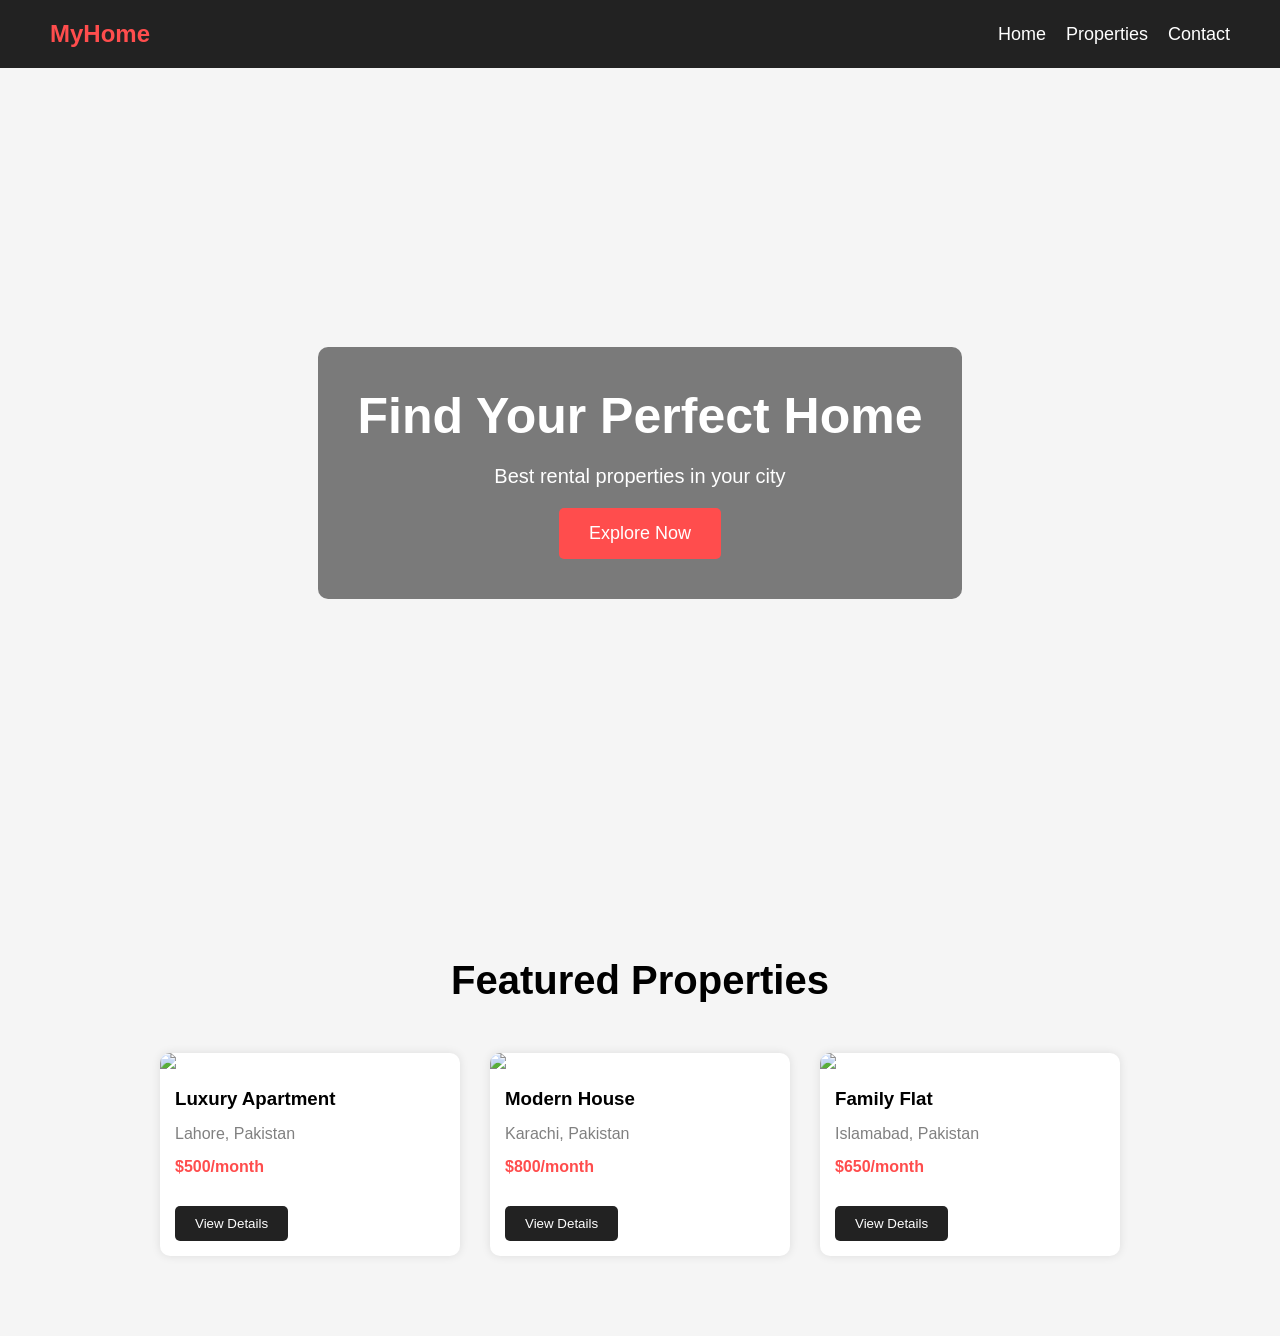
==== index.html @ e4700199 "Initial commit" ====
<!DOCTYPE html>
<html lang="en">

<head>
    <meta charset="UTF-8">

    <meta name="viewport"
          content="width=device-width, initial-scale=1.0">

    <title>Rental Property Finder</title>

    <link rel="stylesheet"
          href="style.css">
</head>

<body>

    <!-- NAVBAR -->

    <nav class="navbar">

        <h1 class="logo">MyHome</h1>

        <ul class="nav-links">

            <li><a href="#">Home</a></li>

            <li><a href="#">Properties</a></li>

            <li><a href="#">Contact</a></li>

        </ul>

    </nav>



    <!-- HERO SECTION -->

    <section class="hero">

        <div class="hero-content">

            <h1>Find Your Perfect Home</h1>

            <p>Best rental properties in your city</p>

            <button>Explore Now</button>

        </div>

    </section>



    <!-- PROPERTY CARDS -->

    <section class="properties">

        <h2 class="section-title">
            Featured Properties
        </h2>

        <div class="card-container">


            <!-- CARD 1 -->

            <div class="card">

                <img src="https://picsum.photos/300/200?1">

                <h3>Luxury Apartment</h3>

                <p>Lahore, Pakistan</p>

                <h4>$500/month</h4>

                <button>View Details</button>

            </div>



            <!-- CARD 2 -->

            <div class="card">

                <img src="https://picsum.photos/300/200?2">

                <h3>Modern House</h3>

                <p>Karachi, Pakistan</p>

                <h4>$800/month</h4>

                <button>View Details</button>

            </div>



            <!-- CARD 3 -->

            <div class="card">

                <img src="https://picsum.photos/300/200?3">

                <h3>Family Flat</h3>

                <p>Islamabad, Pakistan</p>

                <h4>$650/month</h4>

                <button>View Details</button>

            </div>

        </div>

    </section>



    <script src="script.js"></script>

</body>

</html>
---- style.css ----
/* RESET */

*{
    margin:0;
    padding:0;
    box-sizing:border-box;
}



/* BODY */

body{
    font-family:Arial, sans-serif;
    background:#f5f5f5;
}



/* NAVBAR */

.navbar{
    background:#222;

    color:white;

    display:flex;

    justify-content:space-between;

    align-items:center;

    padding:20px 50px;
}



.logo{
    color:#ff4d4d;
}



.nav-links{
    display:flex;

    list-style:none;

    gap:20px;
}



.nav-links a{
    text-decoration:none;

    color:white;

    font-size:18px;
}



/* HERO SECTION */

.hero{
    height:90vh;

    background:url("https://picsum.photos/1600/900");

    background-size:cover;

    background-position:center;

    display:flex;

    justify-content:center;

    align-items:center;

    text-align:center;
}



.hero-content{
    background:rgba(0,0,0,0.5);

    padding:40px;

    border-radius:10px;

    color:white;
}



.hero-content h1{
    font-size:50px;

    margin-bottom:20px;
}



.hero-content p{
    font-size:20px;

    margin-bottom:20px;
}



.hero-content button{
    padding:15px 30px;

    border:none;

    background:#ff4d4d;

    color:white;

    font-size:18px;

    cursor:pointer;

    border-radius:5px;
}



/* PROPERTIES SECTION */

.properties{
    padding:80px 10%;
}



.section-title{
    text-align:center;

    font-size:40px;

    margin-bottom:50px;
}



/* CARD CONTAINER */

.card-container{
    display:flex;

    justify-content:center;

    gap:30px;

    flex-wrap:wrap;
}



/* CARD */

.card{
    width:300px;

    background:white;

    border-radius:10px;

    overflow:hidden;

    box-shadow:0 0 10px rgba(0,0,0,0.1);

    transition:0.3s;
}



/* HOVER EFFECT */

.card:hover{
    transform:translateY(-10px);
}



.card img{
    width:100%;
}



.card h3{
    margin:15px;
}



.card p{
    margin:15px;

    color:gray;
}



.card h4{
    margin:15px;

    color:#ff4d4d;
}



.card button{
    margin:15px;

    padding:10px 20px;

    border:none;

    background:#222;

    color:white;

    cursor:pointer;

    border-radius:5px;
}



/* RESPONSIVE */

@media(max-width:768px){

    .navbar{
        flex-direction:column;

        gap:20px;
    }

    .hero-content h1{
        font-size:35px;
    }

}
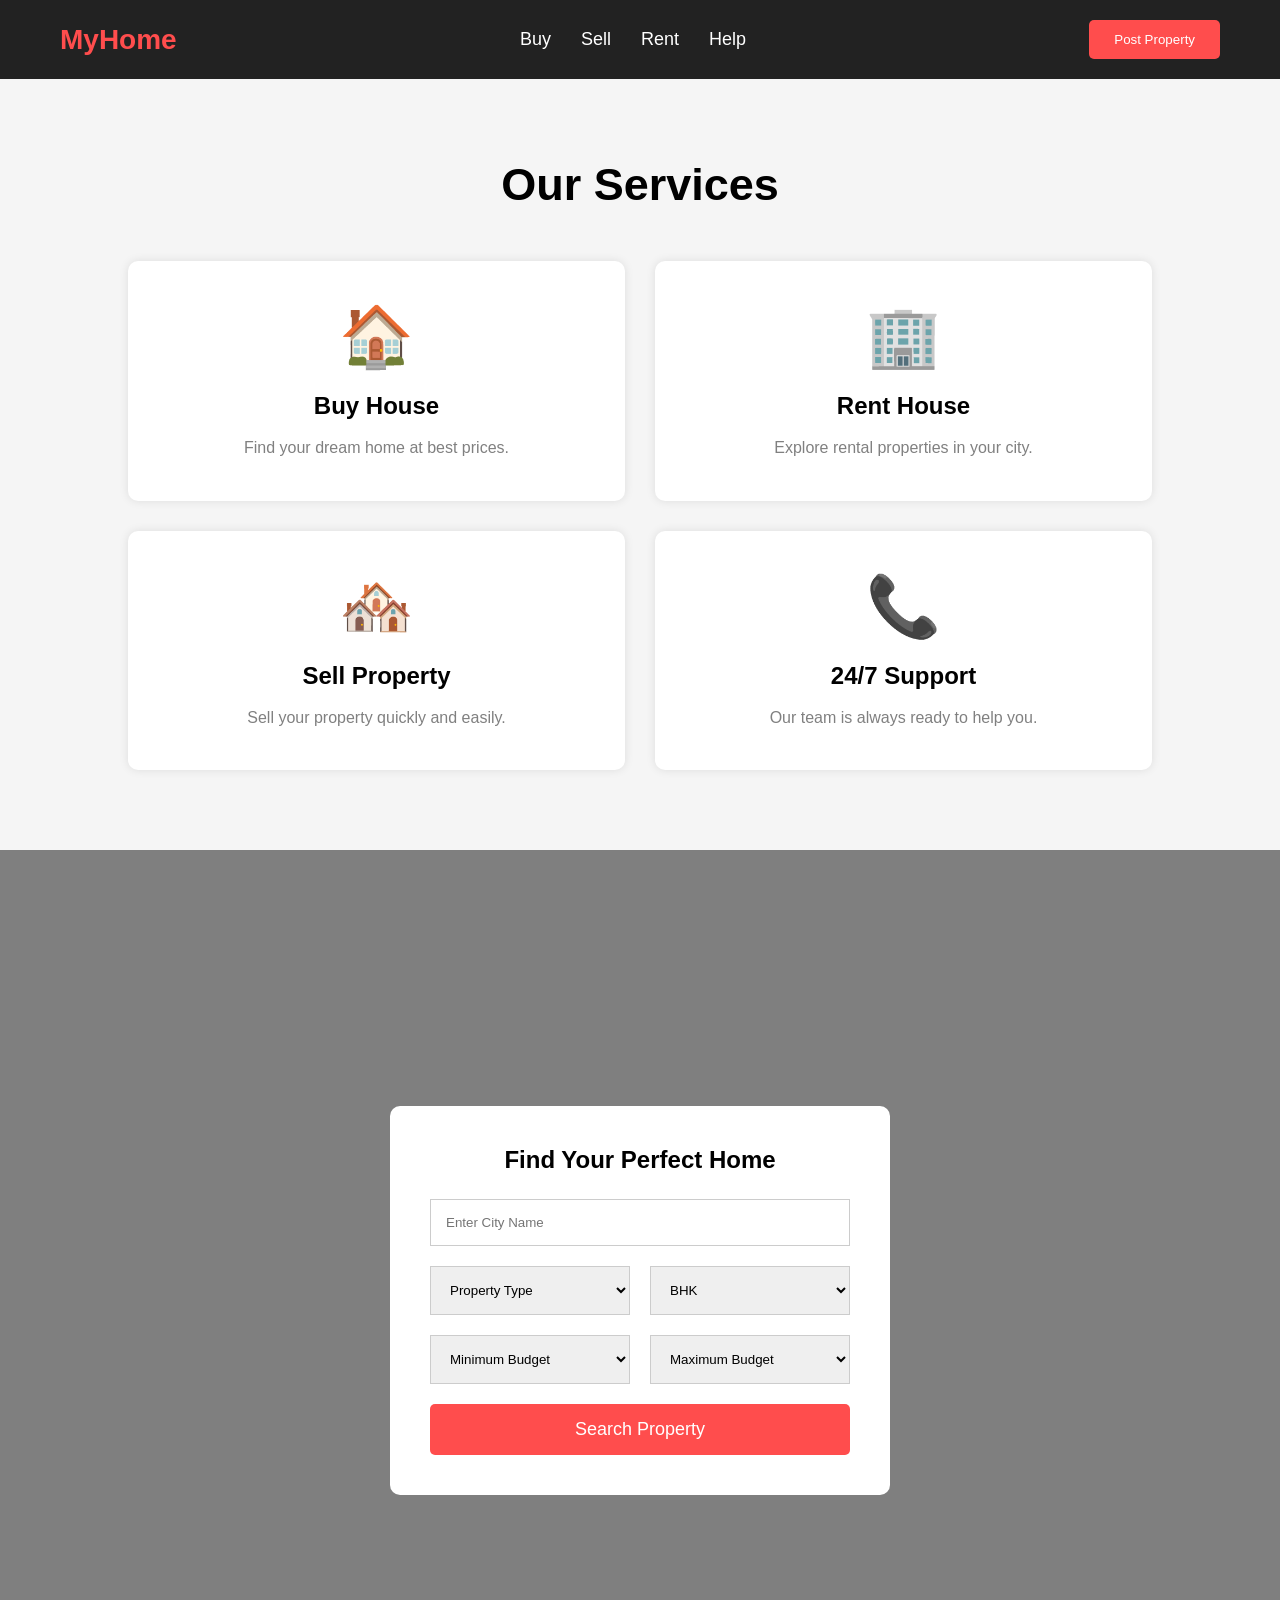
==== commit 3750eb3e: "some changes do" ====
--- a/index.html
+++ b/index.html
@@ -17,112 +17,209 @@
 
     <!-- NAVBAR -->
 
-    <nav class="navbar">
-
-        <h1 class="logo">MyHome</h1>
-
-        <ul class="nav-links">
-
-            <li><a href="#">Home</a></li>
-
-            <li><a href="#">Properties</a></li>
-
-            <li><a href="#">Contact</a></li>
-
-        </ul>
-
-    </nav>
-
-
-
-    <!-- HERO SECTION -->
-
-    <section class="hero">
-
-        <div class="hero-content">
+<nav class="navbar">
+
+    <div class="logo">
+        MyHome
+    </div>
+
+
+    <ul class="nav-links">
+
+        <li><a href="#">Buy</a></li>
+
+        <li><a href="#">Sell</a></li>
+
+        <li><a href="#">Rent</a></li>
+
+        <li><a href="#">Help</a></li>
+
+    </ul>
+
+
+    <button class="post-btn">
+        Post Property
+    </button>
+
+</nav>
+
+
+
+
+
+<!-- HERO SECTION -->
+ <!-- SERVICES SECTION -->
+
+<section class="services">
+
+    <h1 class="services-title">
+        Our Services
+    </h1>
+
+
+    <div class="services-container">
+
+
+        <!-- CARD 1 -->
+
+        <div class="service-card">
+
+            <div class="icon">
+                🏠
+            </div>
+
+            <h2>Buy House</h2>
+
+            <p>
+                Find your dream home at best prices.
+            </p>
+
+        </div>
+
+
+
+        <!-- CARD 2 -->
+
+        <div class="service-card">
+
+            <div class="icon">
+                🏢
+            </div>
+
+            <h2>Rent House</h2>
+
+            <p>
+                Explore rental properties in your city.
+            </p>
+
+        </div>
+
+
+
+        <!-- CARD 3 -->
+
+        <div class="service-card">
+
+            <div class="icon">
+                🏘️
+            </div>
+
+            <h2>Sell Property</h2>
+
+            <p>
+                Sell your property quickly and easily.
+            </p>
+
+        </div>
+
+
+
+        <!-- CARD 4 -->
+
+        <div class="service-card">
+
+            <div class="icon">
+                📞
+            </div>
+
+            <h2>24/7 Support</h2>
+
+            <p>
+                Our team is always ready to help you.
+            </p>
+
+        </div>
+
+
+    </div>
+
+</section>
+
+<section class="hero">
+
+    <div class="overlay">
+
+        <div class="search-box">
 
             <h1>Find Your Perfect Home</h1>
 
-            <p>Best rental properties in your city</p>
-
-            <button>Explore Now</button>
-
-        </div>
-
-    </section>
-
-
-
-    <!-- PROPERTY CARDS -->
-
-    <section class="properties">
-
-        <h2 class="section-title">
-            Featured Properties
-        </h2>
-
-        <div class="card-container">
-
-
-            <!-- CARD 1 -->
-
-            <div class="card">
-
-                <img src="https://picsum.photos/300/200?1">
-
-                <h3>Luxury Apartment</h3>
-
-                <p>Lahore, Pakistan</p>
-
-                <h4>$500/month</h4>
-
-                <button>View Details</button>
-
-            </div>
-
-
-
-            <!-- CARD 2 -->
-
-            <div class="card">
-
-                <img src="https://picsum.photos/300/200?2">
-
-                <h3>Modern House</h3>
-
-                <p>Karachi, Pakistan</p>
-
-                <h4>$800/month</h4>
-
-                <button>View Details</button>
-
-            </div>
-
-
-
-            <!-- CARD 3 -->
-
-            <div class="card">
-
-                <img src="https://picsum.photos/300/200?3">
-
-                <h3>Family Flat</h3>
-
-                <p>Islamabad, Pakistan</p>
-
-                <h4>$650/month</h4>
-
-                <button>View Details</button>
-
-            </div>
-
-        </div>
-
-    </section>
-
-
-
-    <script src="script.js"></script>
+
+            <input type="text"
+                   placeholder="Enter City Name">
+
+
+            <div class="form-group">
+
+                <select>
+
+                    <option>Property Type</option>
+
+                    <option>Flat</option>
+
+                    <option>House</option>
+
+                    <option>Apartment</option>
+
+                </select>
+
+
+                <select>
+
+                    <option>BHK</option>
+
+                    <option>1 BHK</option>
+
+                    <option>2 BHK</option>
+
+                    <option>3 BHK</option>
+
+                </select>
+
+            </div>
+
+
+
+            <div class="form-group">
+
+                <select>
+
+                    <option>Minimum Budget</option>
+
+                    <option>$100</option>
+
+                    <option>$500</option>
+
+                    <option>$1000</option>
+
+                </select>
+
+
+
+                <select>
+
+                    <option>Maximum Budget</option>
+
+                    <option>$5000</option>
+
+                    <option>$10000</option>
+
+                    <option>$20000</option>
+
+                </select>
+
+            </div>
+
+
+
+            <button class="search-btn">
+                Search Property
+            </button>
+
+        </div>
+
+    </div>
+
+</section>
 
 </body>
 
--- a/style.css
+++ b/style.css
@@ -12,7 +12,6 @@
 
 body{
     font-family:Arial, sans-serif;
-    background:#f5f5f5;
 }
 
 
@@ -22,209 +21,177 @@
 .navbar{
     background:#222;
 
-    color:white;
-
     display:flex;
 
     justify-content:space-between;
 
     align-items:center;
 
-    padding:20px 50px;
-}
-
-
+    padding:20px 60px;
+}
+
+
+
+/* LOGO */
 
 .logo{
     color:#ff4d4d;
-}
-
-
+
+    font-size:28px;
+
+    font-weight:bold;
+}
+
+
+
+/* NAV LINKS */
 
 .nav-links{
     display:flex;
 
     list-style:none;
 
+    gap:30px;
+}
+
+
+
+.nav-links a{
+    color:white;
+
+    text-decoration:none;
+
+    font-size:18px;
+}
+
+
+
+/* BUTTON */
+
+.post-btn{
+    padding:12px 25px;
+
+    border:none;
+
+    background:#ff4d4d;
+
+    color:white;
+
+    cursor:pointer;
+
+    border-radius:5px;
+}
+
+
+
+/* HERO SECTION */
+
+.hero{
+    height:100vh;
+
+    background:url("https://picsum.photos/1600/900");
+
+    background-size:cover;
+
+    background-position:center;
+}
+
+
+
+/* OVERLAY */
+
+.overlay{
+    width:100%;
+
+    height:100%;
+
+    background:rgba(0,0,0,0.5);
+
+    display:flex;
+
+    justify-content:center;
+
+    align-items:center;
+}
+
+
+
+/* SEARCH BOX */
+
+.search-box{
+    width:500px;
+
+    background:white;
+
+    padding:40px;
+
+    border-radius:10px;
+}
+
+
+
+/* TITLE */
+
+.search-box h1{
+    text-align:center;
+
+    margin-bottom:25px;
+}
+
+
+
+/* INPUT */
+
+.search-box input{
+    width:100%;
+
+    padding:15px;
+
+    margin-bottom:20px;
+
+    border:1px solid #ccc;
+}
+
+
+
+/* FORM GROUP */
+
+.form-group{
+    display:flex;
+
     gap:20px;
-}
-
-
-
-.nav-links a{
-    text-decoration:none;
+
+    margin-bottom:20px;
+}
+
+
+
+/* SELECT */
+
+.form-group select{
+    width:100%;
+
+    padding:15px;
+
+    border:1px solid #ccc;
+}
+
+
+
+/* SEARCH BUTTON */
+
+.search-btn{
+    width:100%;
+
+    padding:15px;
+
+    border:none;
+
+    background:#ff4d4d;
 
     color:white;
 
     font-size:18px;
-}
-
-
-
-/* HERO SECTION */
-
-.hero{
-    height:90vh;
-
-    background:url("https://picsum.photos/1600/900");
-
-    background-size:cover;
-
-    background-position:center;
-
-    display:flex;
-
-    justify-content:center;
-
-    align-items:center;
-
-    text-align:center;
-}
-
-
-
-.hero-content{
-    background:rgba(0,0,0,0.5);
-
-    padding:40px;
-
-    border-radius:10px;
-
-    color:white;
-}
-
-
-
-.hero-content h1{
-    font-size:50px;
-
-    margin-bottom:20px;
-}
-
-
-
-.hero-content p{
-    font-size:20px;
-
-    margin-bottom:20px;
-}
-
-
-
-.hero-content button{
-    padding:15px 30px;
-
-    border:none;
-
-    background:#ff4d4d;
-
-    color:white;
-
-    font-size:18px;
-
-    cursor:pointer;
-
-    border-radius:5px;
-}
-
-
-
-/* PROPERTIES SECTION */
-
-.properties{
-    padding:80px 10%;
-}
-
-
-
-.section-title{
-    text-align:center;
-
-    font-size:40px;
-
-    margin-bottom:50px;
-}
-
-
-
-/* CARD CONTAINER */
-
-.card-container{
-    display:flex;
-
-    justify-content:center;
-
-    gap:30px;
-
-    flex-wrap:wrap;
-}
-
-
-
-/* CARD */
-
-.card{
-    width:300px;
-
-    background:white;
-
-    border-radius:10px;
-
-    overflow:hidden;
-
-    box-shadow:0 0 10px rgba(0,0,0,0.1);
-
-    transition:0.3s;
-}
-
-
-
-/* HOVER EFFECT */
-
-.card:hover{
-    transform:translateY(-10px);
-}
-
-
-
-.card img{
-    width:100%;
-}
-
-
-
-.card h3{
-    margin:15px;
-}
-
-
-
-.card p{
-    margin:15px;
-
-    color:gray;
-}
-
-
-
-.card h4{
-    margin:15px;
-
-    color:#ff4d4d;
-}
-
-
-
-.card button{
-    margin:15px;
-
-    padding:10px 20px;
-
-    border:none;
-
-    background:#222;
-
-    color:white;
 
     cursor:pointer;
 
@@ -243,8 +210,115 @@
         gap:20px;
     }
 
-    .hero-content h1{
-        font-size:35px;
+    .nav-links{
+        flex-direction:column;
+
+        text-align:center;
     }
 
+    .search-box{
+        width:90%;
+    }
+
+    .form-group{
+        flex-direction:column;
+    }
+    .services-container{
+    grid-template-columns:1fr;
+}
+
+}
+/* SERVICES SECTION */
+
+.services{
+    padding:80px 10%;
+
+    background:#f5f5f5;
+}
+
+
+
+/* TITLE */
+
+.services-title{
+    text-align:center;
+
+    font-size:45px;
+
+    margin-bottom:50px;
+}
+
+
+
+/* GRID CONTAINER */
+
+.services-container{
+
+    display:grid;
+
+    grid-template-columns:
+    repeat(2, 1fr);
+
+    gap:30px;
+}
+
+
+
+/* CARD */
+
+.service-card{
+
+    background:white;
+
+    padding:40px;
+
+    text-align:center;
+
+    border-radius:10px;
+
+    box-shadow:0 0 10px rgba(0,0,0,0.1);
+
+    transition:0.3s;
+}
+
+
+
+/* HOVER EFFECT */
+
+.service-card:hover{
+
+    transform:translateY(-10px);
+
+    box-shadow:0 10px 20px rgba(0,0,0,0.2);
+}
+
+
+
+/* ICON */
+
+.icon{
+
+    font-size:60px;
+
+    margin-bottom:20px;
+}
+
+
+
+/* HEADING */
+
+.service-card h2{
+
+    margin-bottom:15px;
+}
+
+
+
+/* PARAGRAPH */
+
+.service-card p{
+
+    color:gray;
+
+    line-height:1.6;
 }
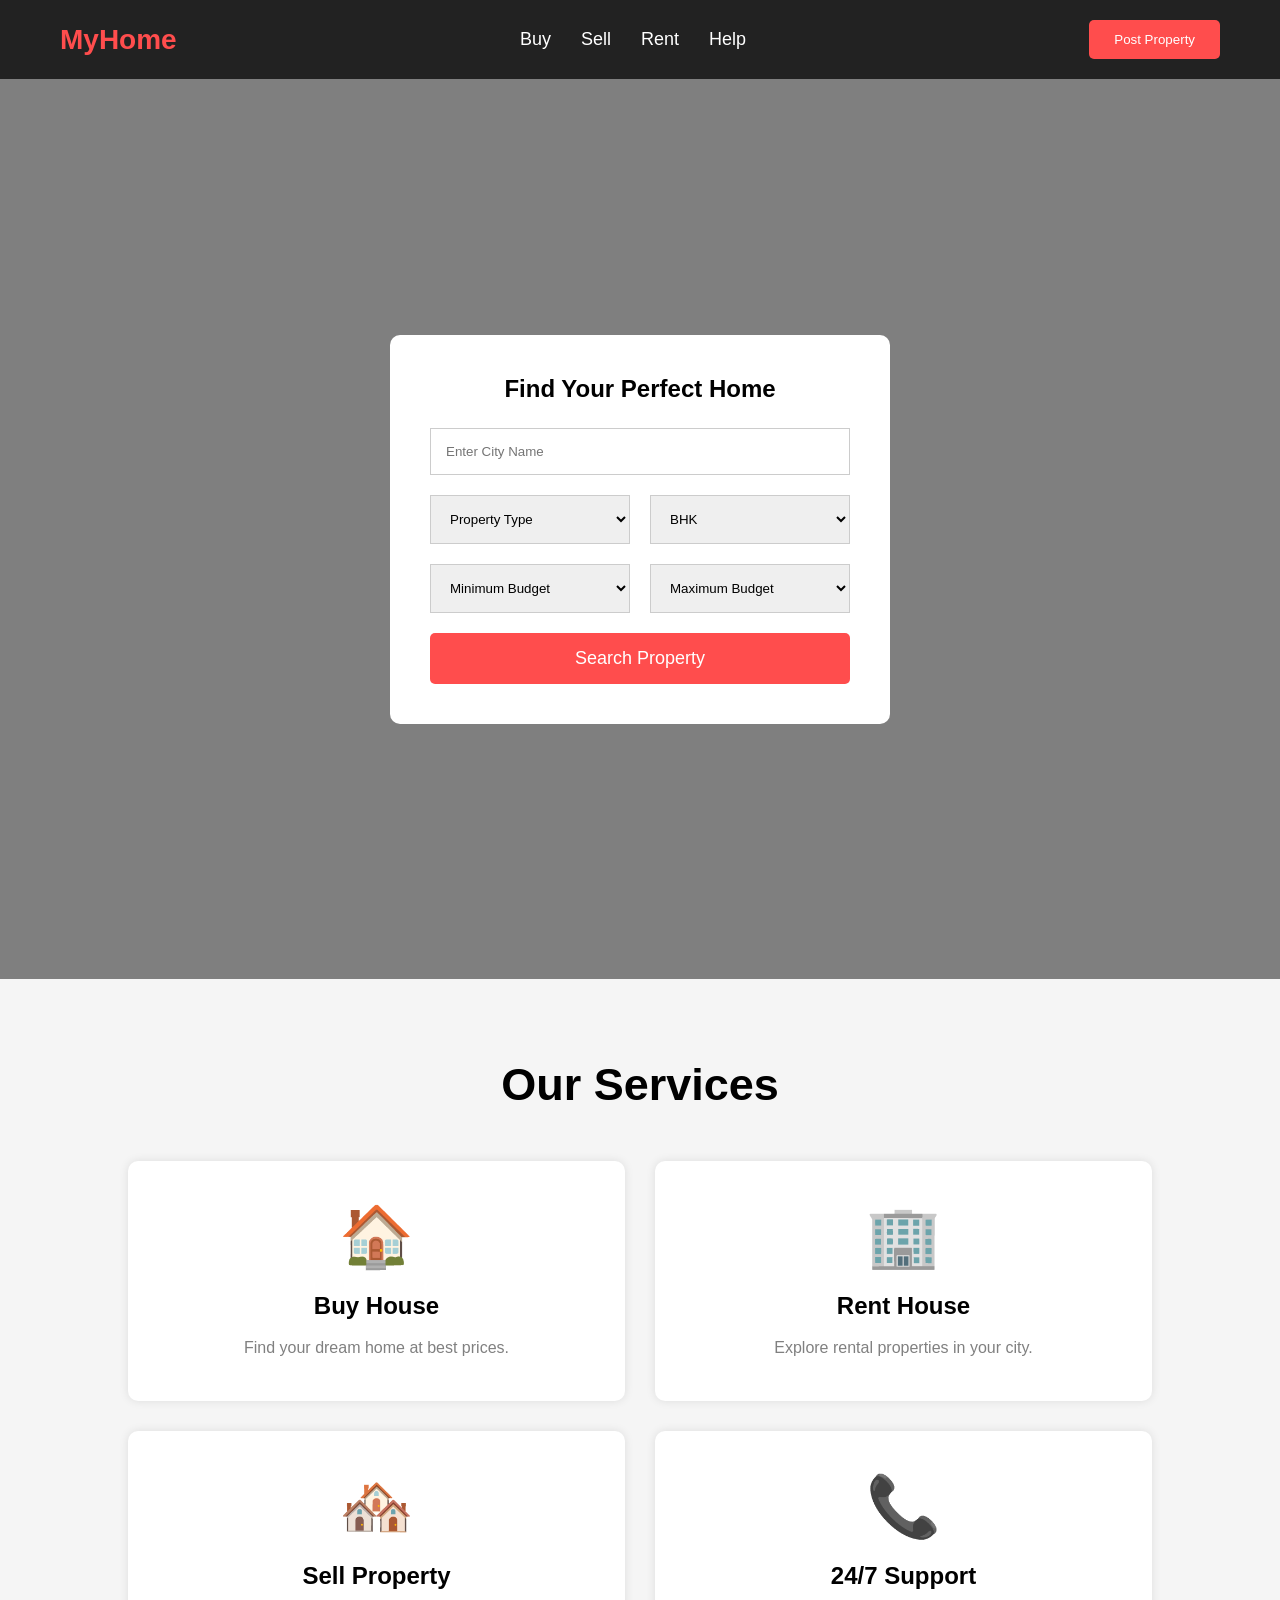
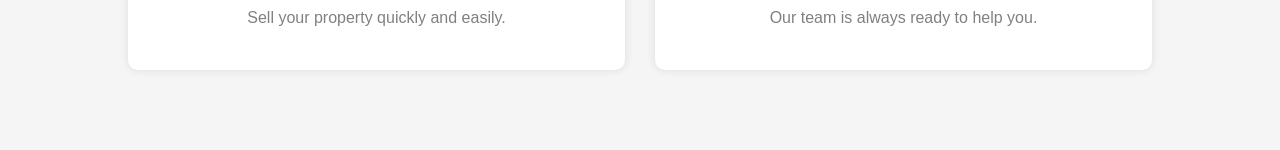
==== commit e0dec72d: "First commit" ====
--- a/index.html
+++ b/index.html
@@ -2,6 +2,7 @@
 <html lang="en">
 
 <head>
+
     <meta charset="UTF-8">
 
     <meta name="viewport"
@@ -11,215 +12,223 @@
 
     <link rel="stylesheet"
           href="style.css">
+
 </head>
 
 <body>
 
     <!-- NAVBAR -->
 
-<nav class="navbar">
-
-    <div class="logo">
-        MyHome
-    </div>
-
-
-    <ul class="nav-links">
-
-        <li><a href="#">Buy</a></li>
-
-        <li><a href="#">Sell</a></li>
-
-        <li><a href="#">Rent</a></li>
-
-        <li><a href="#">Help</a></li>
-
-    </ul>
-
-
-    <button class="post-btn">
-        Post Property
-    </button>
-
-</nav>
-
-
-
-
-
-<!-- HERO SECTION -->
- <!-- SERVICES SECTION -->
-
-<section class="services">
-
-    <h1 class="services-title">
-        Our Services
-    </h1>
-
-
-    <div class="services-container">
-
-
-        <!-- CARD 1 -->
-
-        <div class="service-card">
-
-            <div class="icon">
-                🏠
-            </div>
-
-            <h2>Buy House</h2>
-
-            <p>
-                Find your dream home at best prices.
-            </p>
-
+    <nav class="navbar">
+
+        <div class="logo">
+            MyHome
         </div>
 
 
-
-        <!-- CARD 2 -->
-
-        <div class="service-card">
-
-            <div class="icon">
-                🏢
-            </div>
-
-            <h2>Rent House</h2>
-
-            <p>
-                Explore rental properties in your city.
-            </p>
+        <ul class="nav-links">
+
+            <li><a href="#">Buy</a></li>
+
+            <li><a href="#">Sell</a></li>
+
+            <li><a href="#">Rent</a></li>
+
+            <li><a href="#">Help</a></li>
+
+        </ul>
+
+
+        <button class="post-btn">
+            Post Property
+        </button>
+
+    </nav>
+
+
+
+
+    <!-- HERO SECTION -->
+
+    <section class="hero">
+
+        <div class="overlay">
+
+            <div class="search-box">
+
+                <h1>Find Your Perfect Home</h1>
+
+
+                <input type="text"
+                       placeholder="Enter City Name">
+
+
+                <div class="form-group">
+
+                    <select>
+
+                        <option>Property Type</option>
+
+                        <option>Flat</option>
+
+                        <option>House</option>
+
+                        <option>Apartment</option>
+
+                    </select>
+
+
+                    <select>
+
+                        <option>BHK</option>
+
+                        <option>1 BHK</option>
+
+                        <option>2 BHK</option>
+
+                        <option>3 BHK</option>
+
+                    </select>
+
+                </div>
+
+
+
+                <div class="form-group">
+
+                    <select>
+
+                        <option>Minimum Budget</option>
+
+                        <option>$100</option>
+
+                        <option>$500</option>
+
+                        <option>$1000</option>
+
+                    </select>
+
+
+
+                    <select>
+
+                        <option>Maximum Budget</option>
+
+                        <option>$5000</option>
+
+                        <option>$10000</option>
+
+                        <option>$20000</option>
+
+                    </select>
+
+                </div>
+
+
+
+                <button class="search-btn">
+                    Search Property
+                </button>
+
+            </div>
 
         </div>
 
-
-
-        <!-- CARD 3 -->
-
-        <div class="service-card">
-
-            <div class="icon">
-                🏘️
-            </div>
-
-            <h2>Sell Property</h2>
-
-            <p>
-                Sell your property quickly and easily.
-            </p>
+    </section>
+
+
+
+
+
+    <!-- SERVICES SECTION -->
+
+    <section class="services">
+
+        <h1 class="services-title">
+            Our Services
+        </h1>
+
+
+        <div class="services-container">
+
+
+            <!-- CARD 1 -->
+
+            <div class="service-card">
+
+                <div class="icon">
+                    🏠
+                </div>
+
+                <h2>Buy House</h2>
+
+                <p>
+                    Find your dream home at best prices.
+                </p>
+
+            </div>
+
+
+
+            <!-- CARD 2 -->
+
+            <div class="service-card">
+
+                <div class="icon">
+                    🏢
+                </div>
+
+                <h2>Rent House</h2>
+
+                <p>
+                    Explore rental properties in your city.
+                </p>
+
+            </div>
+
+
+
+            <!-- CARD 3 -->
+
+            <div class="service-card">
+
+                <div class="icon">
+                    🏘️
+                </div>
+
+                <h2>Sell Property</h2>
+
+                <p>
+                    Sell your property quickly and easily.
+                </p>
+
+            </div>
+
+
+
+            <!-- CARD 4 -->
+
+            <div class="service-card">
+
+                <div class="icon">
+                    📞
+                </div>
+
+                <h2>24/7 Support</h2>
+
+                <p>
+                    Our team is always ready to help you.
+                </p>
+
+            </div>
 
         </div>
 
-
-
-        <!-- CARD 4 -->
-
-        <div class="service-card">
-
-            <div class="icon">
-                📞
-            </div>
-
-            <h2>24/7 Support</h2>
-
-            <p>
-                Our team is always ready to help you.
-            </p>
-
-        </div>
-
-
-    </div>
-
-</section>
-
-<section class="hero">
-
-    <div class="overlay">
-
-        <div class="search-box">
-
-            <h1>Find Your Perfect Home</h1>
-
-
-            <input type="text"
-                   placeholder="Enter City Name">
-
-
-            <div class="form-group">
-
-                <select>
-
-                    <option>Property Type</option>
-
-                    <option>Flat</option>
-
-                    <option>House</option>
-
-                    <option>Apartment</option>
-
-                </select>
-
-
-                <select>
-
-                    <option>BHK</option>
-
-                    <option>1 BHK</option>
-
-                    <option>2 BHK</option>
-
-                    <option>3 BHK</option>
-
-                </select>
-
-            </div>
-
-
-
-            <div class="form-group">
-
-                <select>
-
-                    <option>Minimum Budget</option>
-
-                    <option>$100</option>
-
-                    <option>$500</option>
-
-                    <option>$1000</option>
-
-                </select>
-
-
-
-                <select>
-
-                    <option>Maximum Budget</option>
-
-                    <option>$5000</option>
-
-                    <option>$10000</option>
-
-                    <option>$20000</option>
-
-                </select>
-
-            </div>
-
-
-
-            <button class="search-btn">
-                Search Property
-            </button>
-
-        </div>
-
-    </div>
-
-</section>
+    </section>
+
+
+
+    <script src="script.js"></script>
 
 </body>
 
--- a/style.css
+++ b/style.css
@@ -19,6 +19,7 @@
 /* NAVBAR */
 
 .navbar{
+
     background:#222;
 
     display:flex;
@@ -35,6 +36,7 @@
 /* LOGO */
 
 .logo{
+
     color:#ff4d4d;
 
     font-size:28px;
@@ -47,6 +49,7 @@
 /* NAV LINKS */
 
 .nav-links{
+
     display:flex;
 
     list-style:none;
@@ -57,6 +60,7 @@
 
 
 .nav-links a{
+
     color:white;
 
     text-decoration:none;
@@ -69,6 +73,7 @@
 /* BUTTON */
 
 .post-btn{
+
     padding:12px 25px;
 
     border:none;
@@ -87,6 +92,7 @@
 /* HERO SECTION */
 
 .hero{
+
     height:100vh;
 
     background:url("https://picsum.photos/1600/900");
@@ -101,6 +107,7 @@
 /* OVERLAY */
 
 .overlay{
+
     width:100%;
 
     height:100%;
@@ -119,6 +126,7 @@
 /* SEARCH BOX */
 
 .search-box{
+
     width:500px;
 
     background:white;
@@ -133,6 +141,7 @@
 /* TITLE */
 
 .search-box h1{
+
     text-align:center;
 
     margin-bottom:25px;
@@ -143,6 +152,7 @@
 /* INPUT */
 
 .search-box input{
+
     width:100%;
 
     padding:15px;
@@ -157,6 +167,7 @@
 /* FORM GROUP */
 
 .form-group{
+
     display:flex;
 
     gap:20px;
@@ -169,6 +180,7 @@
 /* SELECT */
 
 .form-group select{
+
     width:100%;
 
     padding:15px;
@@ -181,6 +193,7 @@
 /* SEARCH BUTTON */
 
 .search-btn{
+
     width:100%;
 
     padding:15px;
@@ -200,125 +213,135 @@
 
 
 
+/* SERVICES SECTION */
+
+.services{
+
+    padding:80px 10%;
+
+    background:#f5f5f5;
+}
+
+
+
+/* TITLE */
+
+.services-title{
+
+    text-align:center;
+
+    font-size:45px;
+
+    margin-bottom:50px;
+}
+
+
+
+/* GRID CONTAINER */
+
+.services-container{
+
+    display:grid;
+
+    grid-template-columns:repeat(2, 1fr);
+
+    gap:30px;
+}
+
+
+
+/* CARD */
+
+.service-card{
+
+    background:white;
+
+    padding:40px;
+
+    text-align:center;
+
+    border-radius:10px;
+
+    box-shadow:0 0 10px rgba(0,0,0,0.1);
+
+    transition:0.3s;
+}
+
+
+
+/* HOVER EFFECT */
+
+.service-card:hover{
+
+    transform:translateY(-10px);
+
+    box-shadow:0 10px 20px rgba(0,0,0,0.2);
+}
+
+
+
+/* ICON */
+
+.icon{
+
+    font-size:60px;
+
+    margin-bottom:20px;
+}
+
+
+
+/* HEADING */
+
+.service-card h2{
+
+    margin-bottom:15px;
+}
+
+
+
+/* PARAGRAPH */
+
+.service-card p{
+
+    color:gray;
+
+    line-height:1.6;
+}
+
+
+
 /* RESPONSIVE */
 
 @media(max-width:768px){
 
     .navbar{
+
         flex-direction:column;
 
         gap:20px;
     }
 
     .nav-links{
+
         flex-direction:column;
 
         text-align:center;
     }
 
     .search-box{
+
         width:90%;
     }
 
     .form-group{
+
         flex-direction:column;
     }
+
     .services-container{
-    grid-template-columns:1fr;
-}
-
-}
-/* SERVICES SECTION */
-
-.services{
-    padding:80px 10%;
-
-    background:#f5f5f5;
-}
-
-
-
-/* TITLE */
-
-.services-title{
-    text-align:center;
-
-    font-size:45px;
-
-    margin-bottom:50px;
-}
-
-
-
-/* GRID CONTAINER */
-
-.services-container{
-
-    display:grid;
-
-    grid-template-columns:
-    repeat(2, 1fr);
-
-    gap:30px;
-}
-
-
-
-/* CARD */
-
-.service-card{
-
-    background:white;
-
-    padding:40px;
-
-    text-align:center;
-
-    border-radius:10px;
-
-    box-shadow:0 0 10px rgba(0,0,0,0.1);
-
-    transition:0.3s;
-}
-
-
-
-/* HOVER EFFECT */
-
-.service-card:hover{
-
-    transform:translateY(-10px);
-
-    box-shadow:0 10px 20px rgba(0,0,0,0.2);
-}
-
-
-
-/* ICON */
-
-.icon{
-
-    font-size:60px;
-
-    margin-bottom:20px;
-}
-
-
-
-/* HEADING */
-
-.service-card h2{
-
-    margin-bottom:15px;
-}
-
-
-
-/* PARAGRAPH */
-
-.service-card p{
-
-    color:gray;
-
-    line-height:1.6;
+
+        grid-template-columns:1fr;
+    }
+
 }
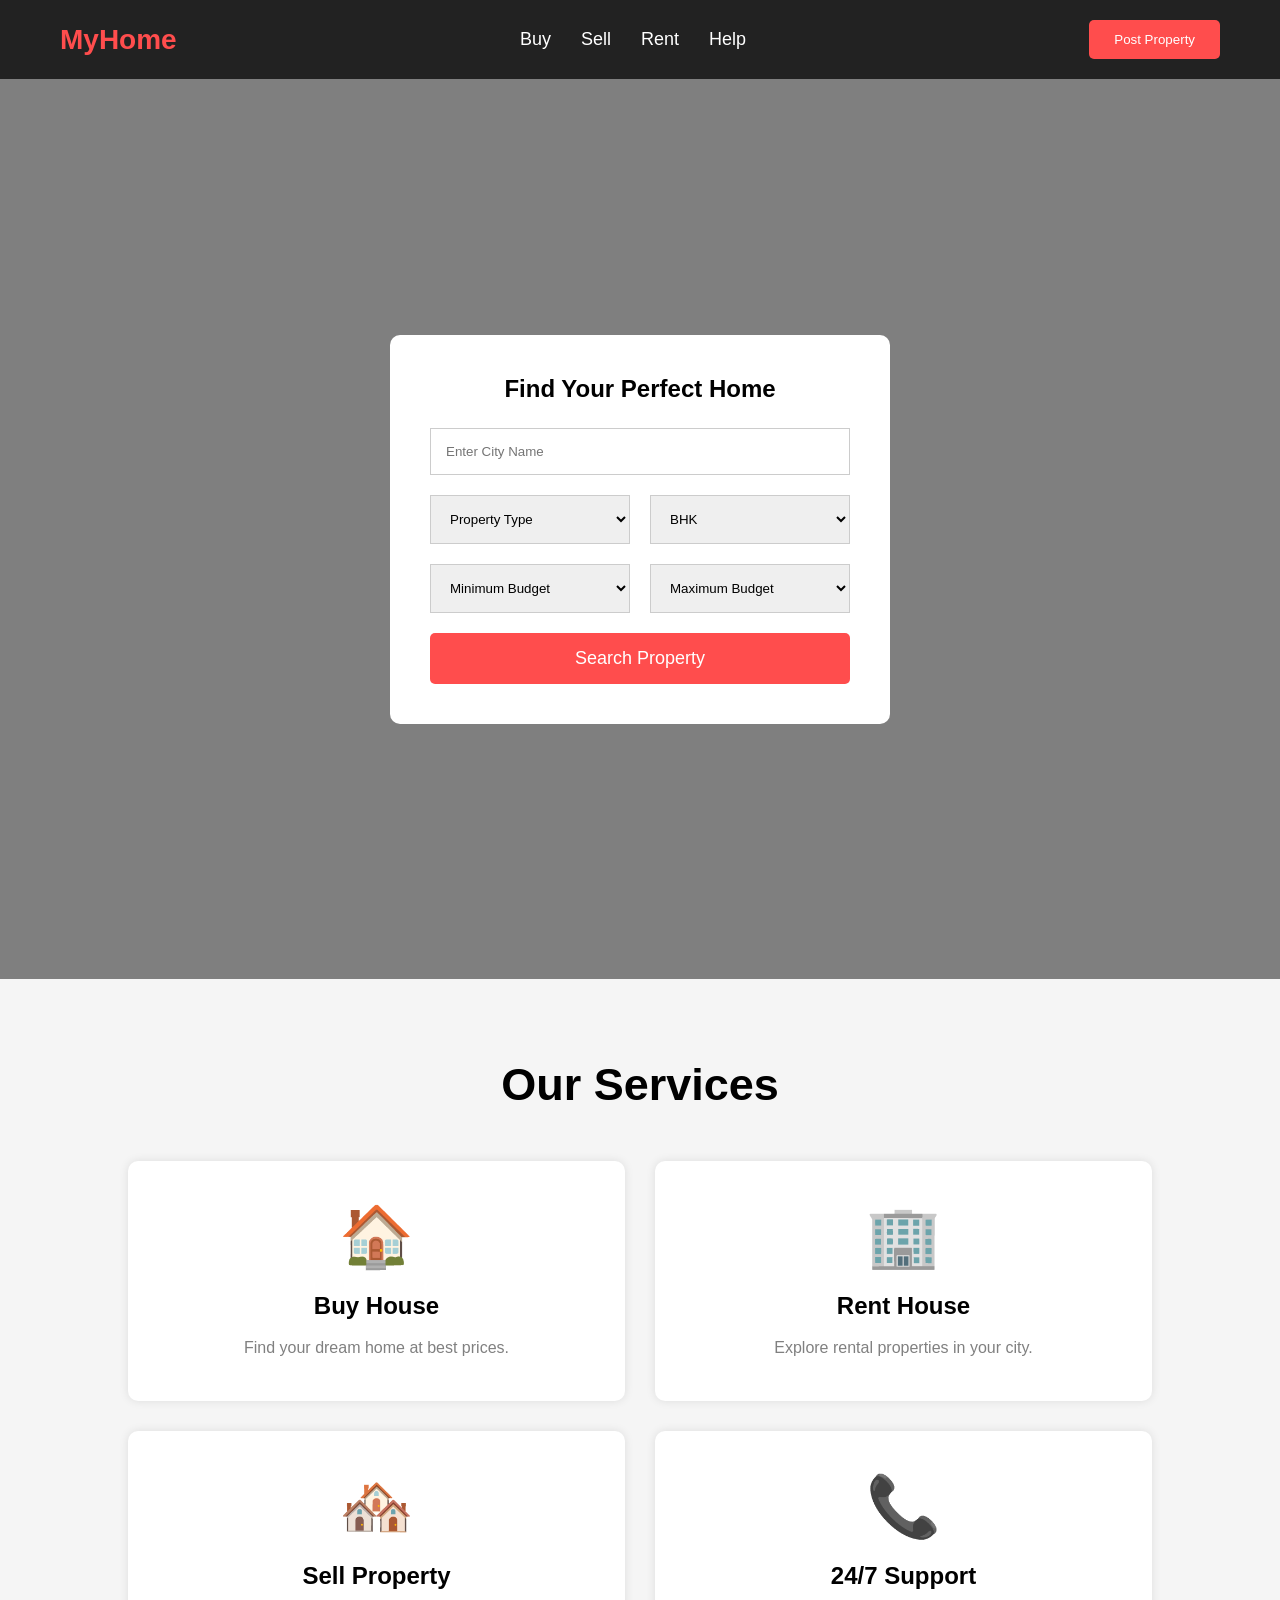
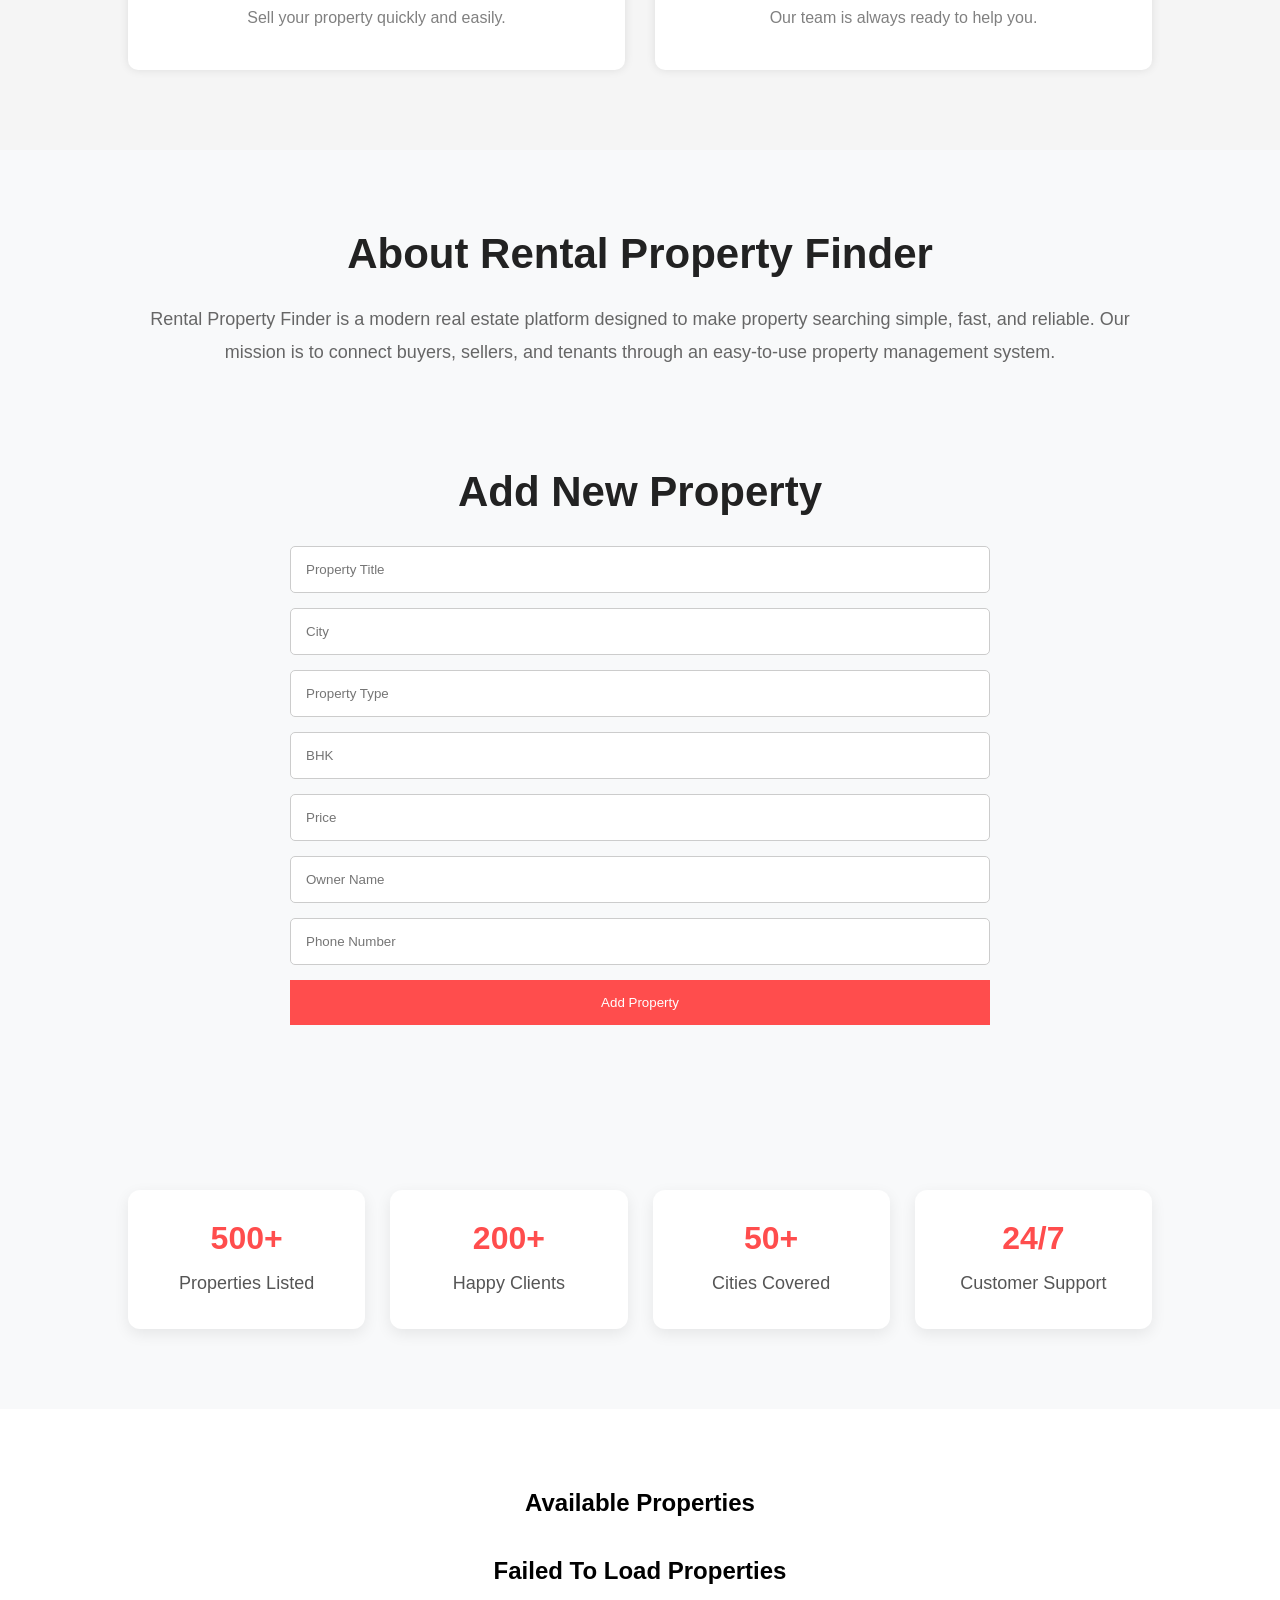
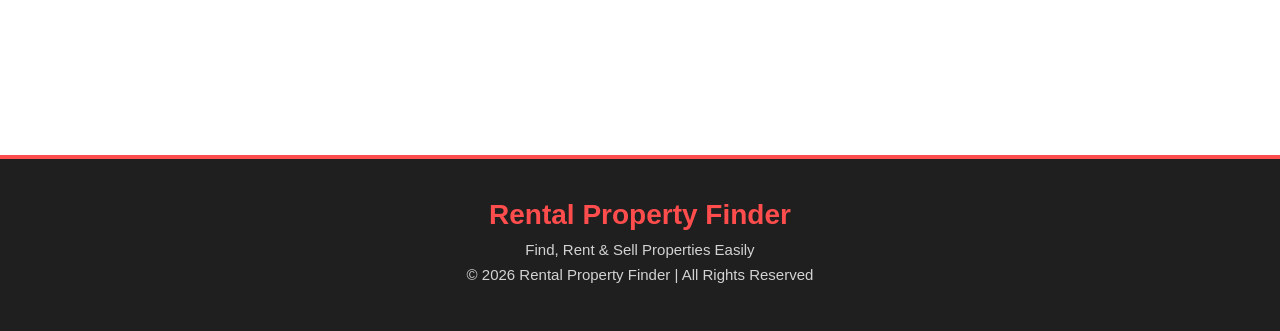
==== commit 6c99bb43: "Updated project files" ====
--- a/index.html
+++ b/index.html
@@ -135,10 +135,7 @@
         </div>
 
     </section>
-
-
-
-
+     
 
     <!-- SERVICES SECTION -->
 
@@ -225,10 +222,122 @@
         </div>
 
     </section>
-
-
-
-    <script src="script.js"></script>
+   <section class="about">
+
+    <div class="about-container">
+
+        <h2>About Rental Property Finder</h2>
+
+        <p>
+            Rental Property Finder is a modern real estate platform
+            designed to make property searching simple, fast, and reliable.
+            Our mission is to connect buyers, sellers, and tenants through
+            an easy-to-use property management system.
+        </p>
+        <section class="add-property">
+
+    <h2>Add New Property</h2>
+
+    <form id="propertyForm">
+
+        <input
+            type="text"
+            id="title"
+            placeholder="Property Title">
+
+        <input
+            type="text"
+            id="city"
+            placeholder="City">
+
+        <input
+            type="text"
+            id="type"
+            placeholder="Property Type">
+
+        <input
+            type="text"
+            id="bhk"
+            placeholder="BHK">
+
+        <input
+            type="number"
+            id="price"
+            placeholder="Price">
+
+        <input
+            type="text"
+            id="owner"
+            placeholder="Owner Name">
+
+        <input
+            type="text"
+            id="phone"
+            placeholder="Phone Number">
+
+        <button type="submit">
+            Add Property
+        </button>
+
+        <p id="formError"></p>
+
+    </form>
+
+</section>
+
+        <div class="about-stats">
+
+            <div class="stat-card">
+                <h3>500+</h3>
+                <p>Properties Listed</p>
+            </div>
+
+            <div class="stat-card">
+                <h3>200+</h3>
+                <p>Happy Clients</p>
+            </div>
+
+            <div class="stat-card">
+                <h3>50+</h3>
+                <p>Cities Covered</p>
+            </div>
+
+            <div class="stat-card">
+                <h3>24/7</h3>
+                <p>Customer Support</p>
+            </div>
+
+        </div>
+
+    </div>
+
+</section>
+<section class="property-section">
+    
+
+    <h2>Available Properties</h2>
+
+    <div id="loading">
+        Loading Properties...
+    </div>
+
+    <div id="propertyContainer">
+
+    </div>
+
+</section>
+<footer class="footer">
+
+    <h3>Rental Property Finder</h3>
+
+    <p>Find, Rent & Sell Properties Easily</p>
+
+    <p>© 2026 Rental Property Finder | All Rights Reserved</p>
+
+</footer>
+
+
+    <script src="app.js"></script>
 
 </body>
 
--- a/style.css
+++ b/style.css
@@ -344,4 +344,195 @@
         grid-template-columns:1fr;
     }
 
+}
+
+
+.footer{
+    background:#1f1f1f;
+    color:white;
+
+    text-align:center;
+
+    padding:40px 20px;
+
+    margin-top:50px;
+
+    border-top:4px solid #ff4d4d;
+}
+
+.footer h3{
+    color:#ff4d4d;
+    margin-bottom:10px;
+    font-size:28px;
+}
+
+.footer p{
+    margin:8px 0;
+    color:#d3d3d3;
+    font-size:15px;
+}
+/* ABOUT SECTION */
+
+.about{
+    padding:80px 10%;
+    background:#f8f9fa;
+}
+
+.about-container{
+    max-width:1100px;
+    margin:auto;
+    text-align:center;
+}
+
+.about h2{
+    font-size:42px;
+    color:#222;
+    margin-bottom:25px;
+}
+
+.about p{
+    font-size:18px;
+    line-height:1.8;
+    color:#666;
+    margin-bottom:20px;
+}
+
+/* STATS */
+
+.about-stats{
+    margin-top:50px;
+
+    display:grid;
+
+    grid-template-columns:repeat(4,1fr);
+
+    gap:25px;
+}
+
+.stat-card{
+    background:white;
+
+    padding:30px 20px;
+
+    border-radius:12px;
+
+    box-shadow:0 5px 15px rgba(0,0,0,0.08);
+
+    transition:0.3s;
+}
+
+.stat-card:hover{
+    transform:translateY(-8px);
+}
+
+.stat-card h3{
+    color:#ff4d4d;
+
+    font-size:32px;
+
+    margin-bottom:10px;
+}
+
+.stat-card p{
+    margin:0;
+    color:#555;
+}
+
+/* RESPONSIVE */
+
+@media(max-width:768px){
+
+    .about-stats{
+        grid-template-columns:1fr 1fr;
+    }
+}
+
+@media(max-width:500px){
+
+    .about-stats{
+        grid-template-columns:1fr;
+    }
+}
+.property-section{
+    padding:80px 10%;
+    background:#fff;
+}
+
+.property-section h2{
+    text-align:center;
+    margin-bottom:40px;
+}
+
+#loading{
+    text-align:center;
+    font-size:20px;
+    margin-bottom:20px;
+}
+
+#propertyContainer{
+    display:grid;
+    grid-template-columns:repeat(auto-fit,minmax(280px,1fr));
+    gap:25px;
+}
+
+.property-card{
+    background:white;
+    border-radius:12px;
+    overflow:hidden;
+    box-shadow:0 5px 15px rgba(0,0,0,.1);
+}
+
+.property-card img{
+    width:100%;
+    height:220px;
+    object-fit:cover;
+}
+
+.property-content{
+    padding:20px;
+}
+
+.property-content h3{
+    margin-bottom:10px;
+}
+
+.property-content p{
+    margin-bottom:8px;
+}
+.add-property{
+    padding:80px 10%;
+    background:#f8f9fa;
+}
+
+.add-property h2{
+    text-align:center;
+    margin-bottom:30px;
+}
+
+#propertyForm{
+    max-width:700px;
+    margin:auto;
+
+    display:flex;
+    flex-direction:column;
+    gap:15px;
+}
+
+#propertyForm input{
+    padding:15px;
+    border:1px solid #ccc;
+    border-radius:5px;
+}
+
+#propertyForm button{
+    padding:15px;
+    border:none;
+    background:#ff4d4d;
+    color:white;
+    cursor:pointer;
+}
+
+#formError{
+    color:red;
+    text-align:center;
 }
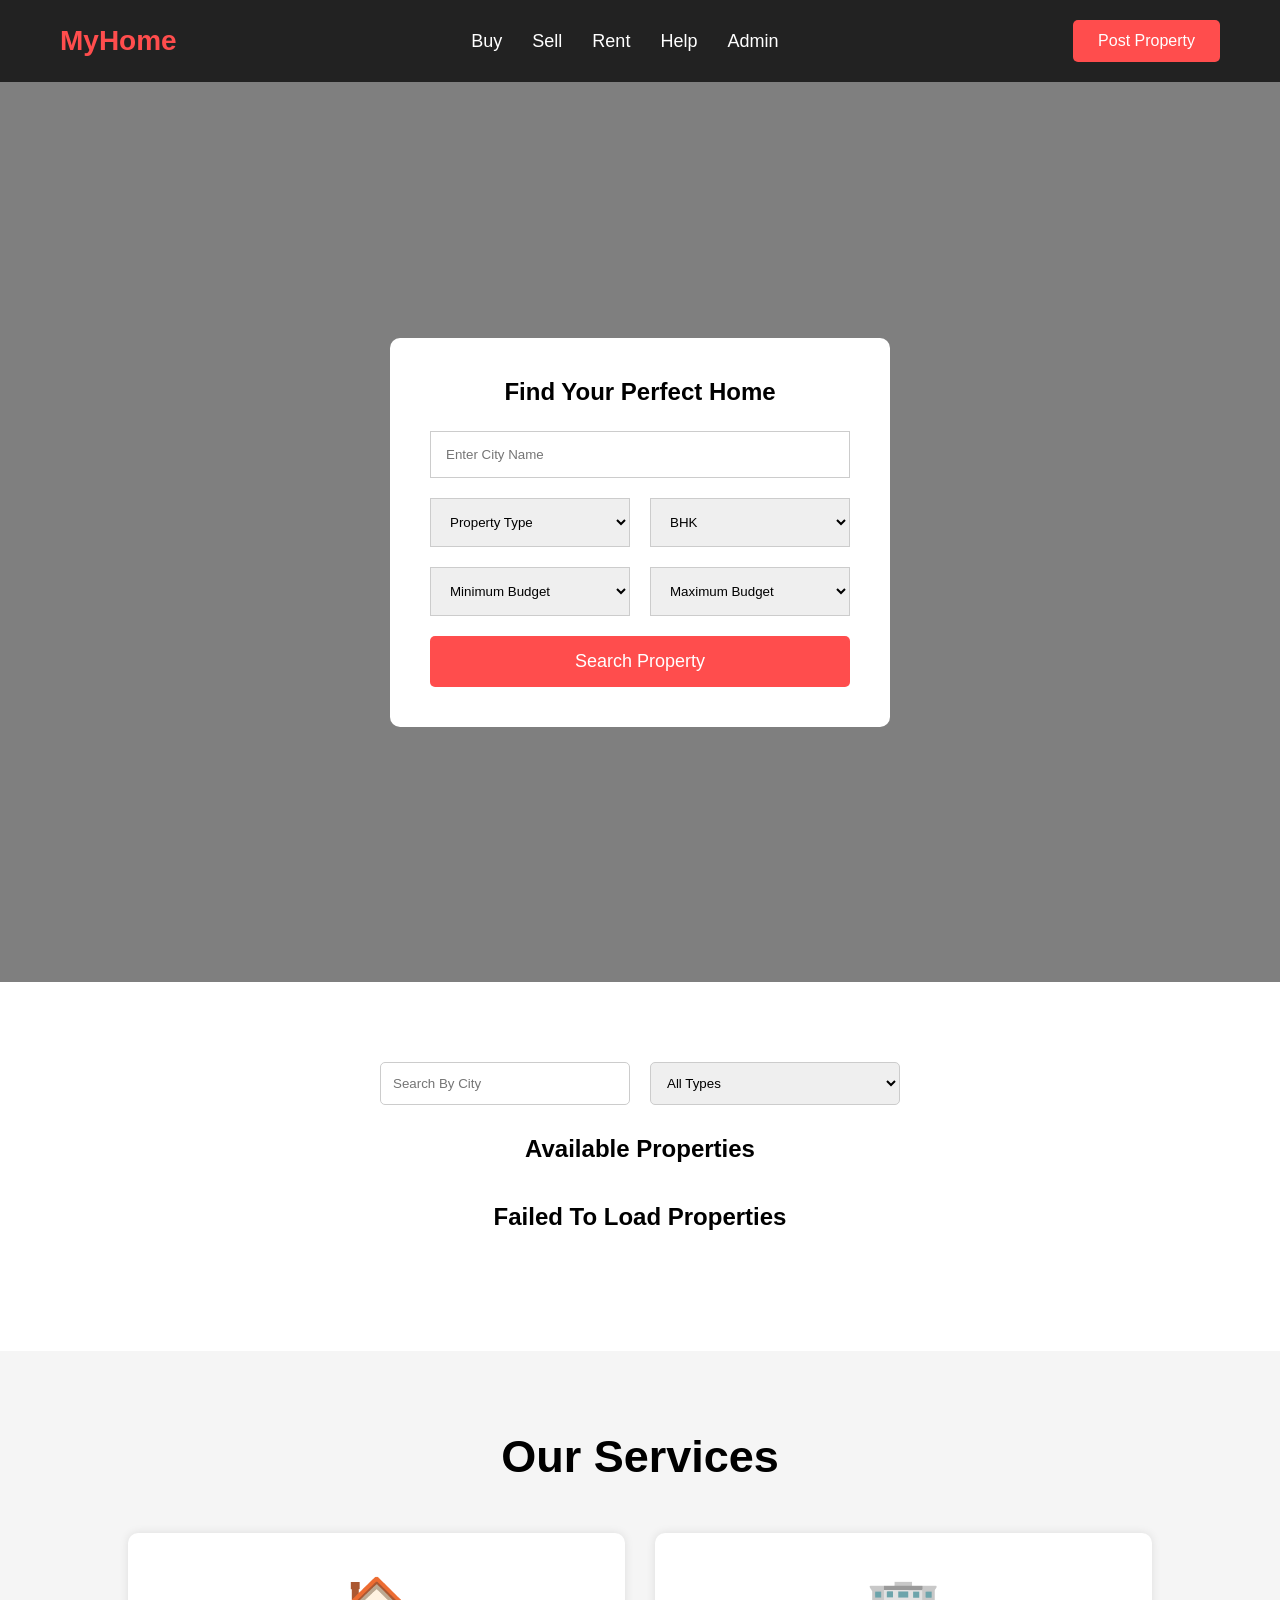
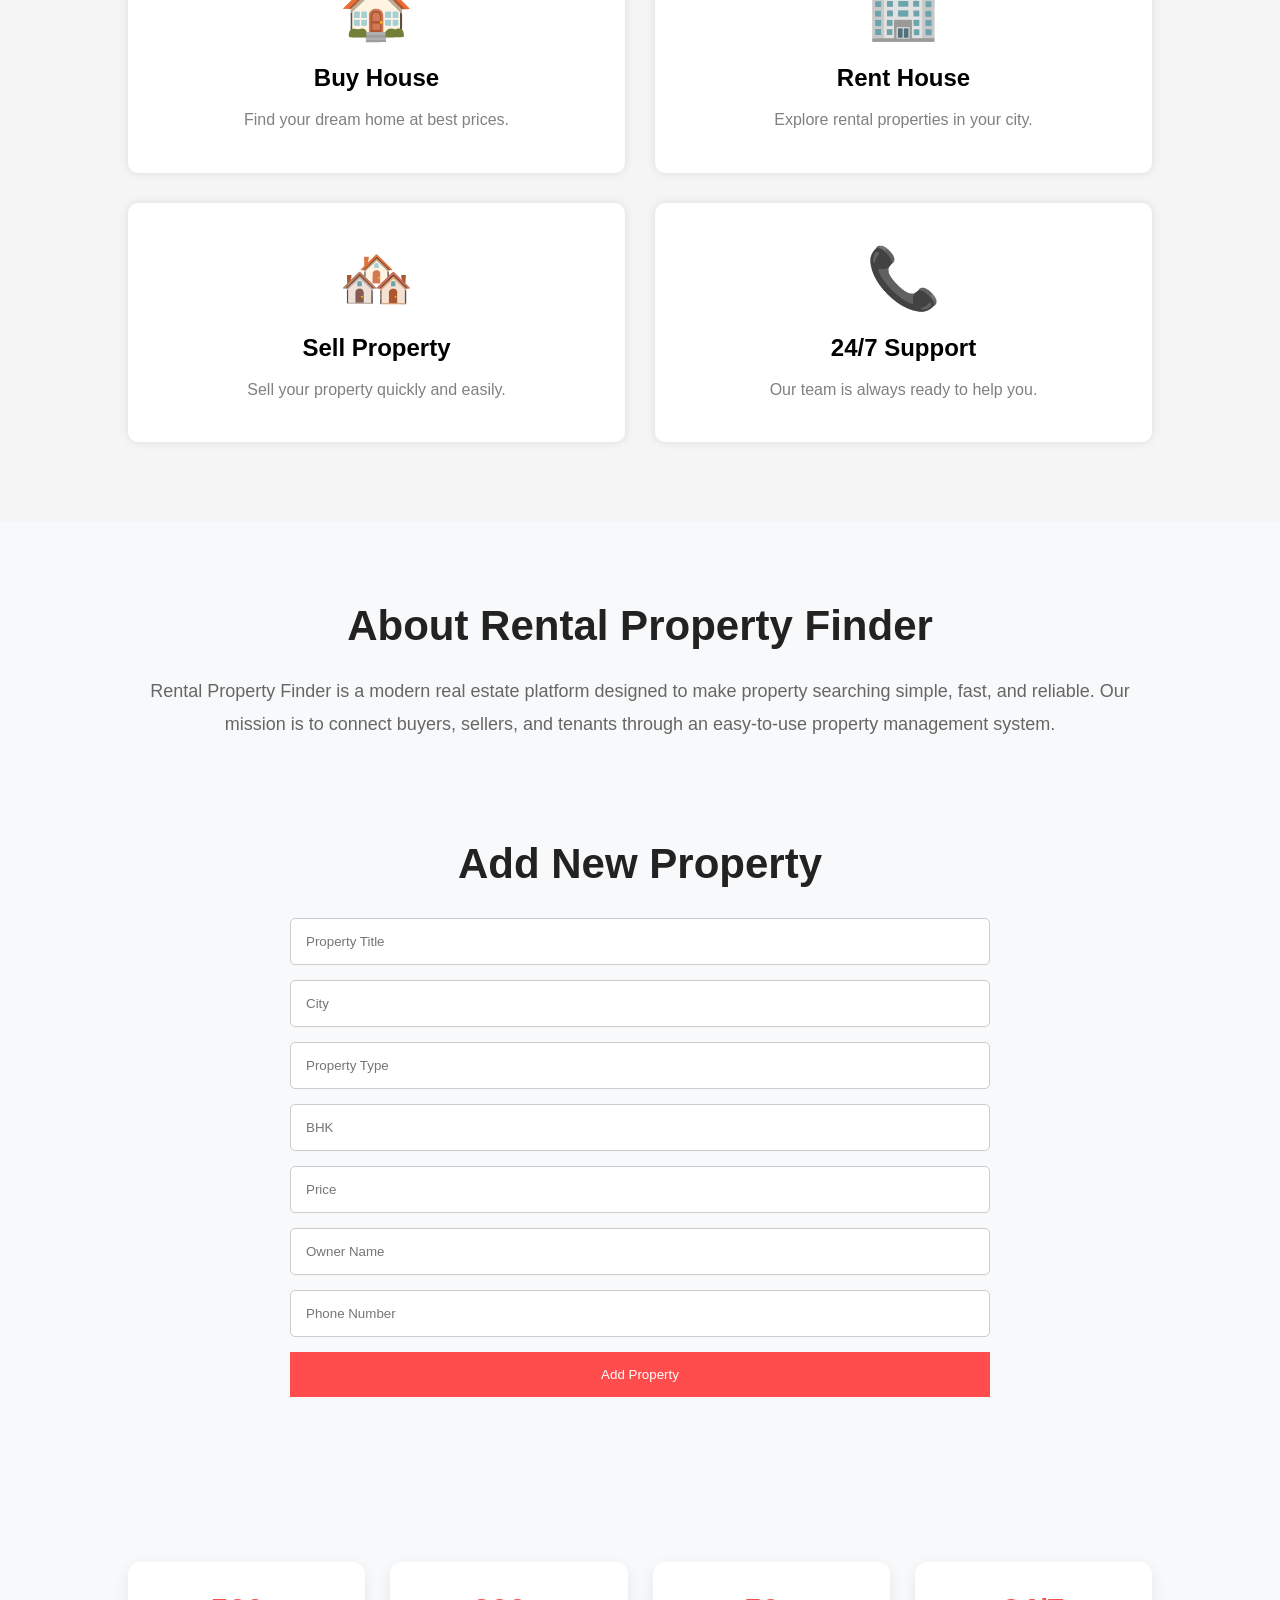
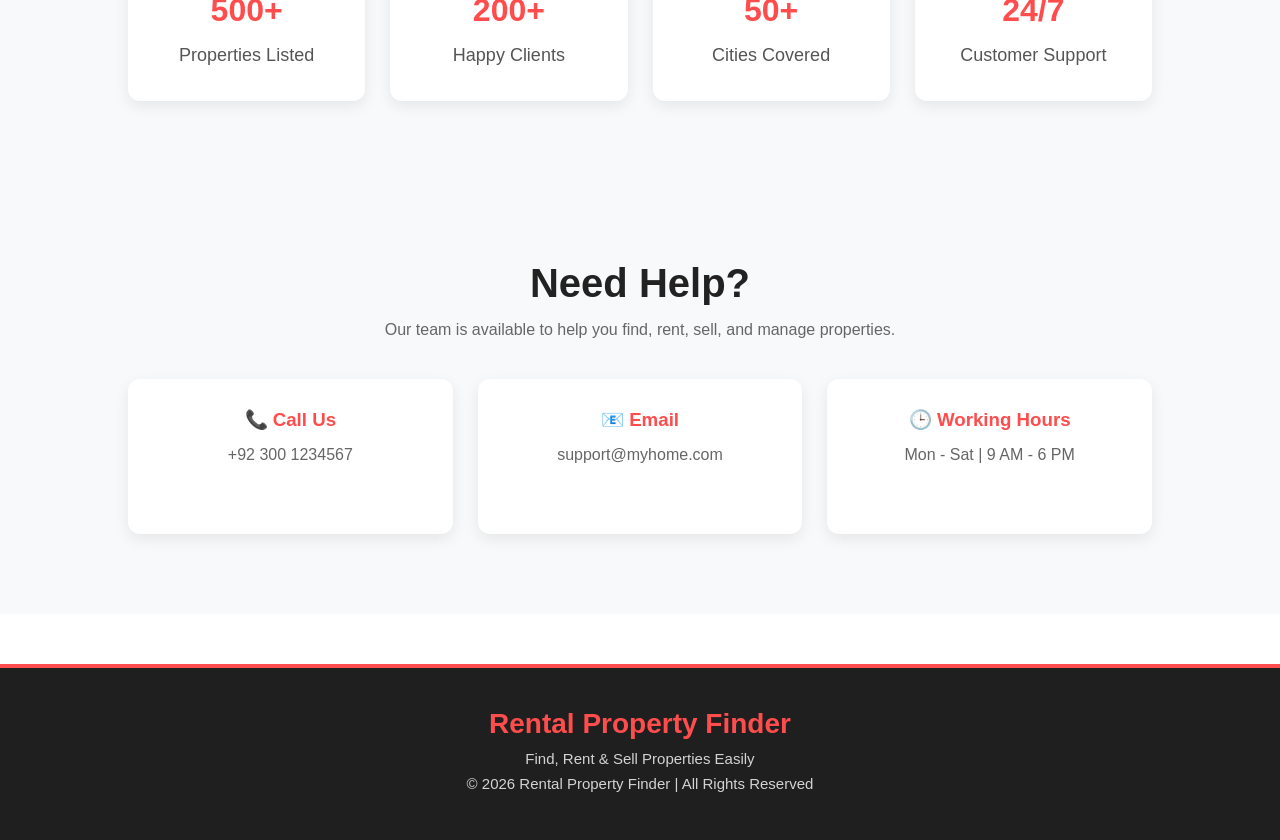
==== commit d0c1ff82: "updated project with new changes" ====
--- a/index.html
+++ b/index.html
@@ -28,20 +28,39 @@
 
         <ul class="nav-links">
 
-            <li><a href="#">Buy</a></li>
-
-            <li><a href="#">Sell</a></li>
-
-            <li><a href="#">Rent</a></li>
-
-            <li><a href="#">Help</a></li>
+            <li>
+    <a href="#properties">
+        Buy
+    </a>
+</li>
+
+<li>
+    <a href="#addProperty">
+        Sell
+    </a>
+</li>
+
+<li>
+    <a href="#properties">
+        Rent
+    </a>
+</li>
+
+<li>
+    <a href="#help">
+        Help
+    </a>
+</li>
+            <li><a href="admin.html">Admin</a></li>
 
         </ul>
-
-
-        <button class="post-btn">
-            Post Property
-        </button>
+        <a
+href="#addProperty"
+class="post-btn">
+
+    Post Property
+
+</a>
 
     </nav>
 
@@ -59,8 +78,10 @@
                 <h1>Find Your Perfect Home</h1>
 
 
-                <input type="text"
-                       placeholder="Enter City Name">
+                <input
+                    type="text"
+                    id="heroSearch"
+                    placeholder="Enter City Name">
 
 
                 <div class="form-group">
@@ -126,15 +147,63 @@
 
 
 
-                <button class="search-btn">
-                    Search Property
-                </button>
+                <button
+    class="search-btn"
+    id="heroSearchBtn">
+    Search Property
+</button>
 
             </div>
 
         </div>
 
     </section>
+    <section class="property-section"
+    id="properties">
+    <div class="property-controls">
+
+    <input
+        type="text"
+        id="searchInput"
+        placeholder="Search By City">
+
+    <select id="typeFilter">
+
+        <option value="">
+            All Types
+        </option>
+
+        <option value="Apartment">
+            Apartment
+        </option>
+
+        <option value="House">
+            House
+        </option>
+
+        <option value="Flat">
+            Flat
+        </option>
+
+    </select>
+
+</div>
+    
+
+    <h2>Available Properties</h2>
+
+    <div id="loading">
+        Loading Properties...
+    </div>
+
+    <div id="propertyContainer">
+
+    </div>
+
+</section>
+
+
+
      
 
     <!-- SERVICES SECTION -->
@@ -222,7 +291,8 @@
         </div>
 
     </section>
-   <section class="about">
+<section class="about"
+id="about">
 
     <div class="about-container">
 
@@ -234,7 +304,8 @@
             Our mission is to connect buyers, sellers, and tenants through
             an easy-to-use property management system.
         </p>
-        <section class="add-property">
+        <section class="add-property"
+        id="addProperty">
 
     <h2>Add New Property</h2>
 
@@ -312,21 +383,54 @@
     </div>
 
 </section>
-<section class="property-section">
-    
-
-    <h2>Available Properties</h2>
-
-    <div id="loading">
-        Loading Properties...
+<section class="help-section" id="help">
+
+    <div class="help-container">
+
+        <h2>Need Help?</h2>
+
+        <p>
+            Our team is available to help you find,
+            rent, sell, and manage properties.
+        </p>
+
+        <div class="help-cards">
+
+            <div class="help-card">
+
+                <h3>📞 Call Us</h3>
+
+                <p>+92 300 1234567</p>
+
+            </div>
+
+            <div class="help-card">
+
+                <h3>📧 Email</h3>
+
+                <p>support@myhome.com</p>
+
+            </div>
+
+            <div class="help-card">
+
+                <h3>🕒 Working Hours</h3>
+
+                <p>Mon - Sat | 9 AM - 6 PM</p>
+
+            </div>
+
+        </div>
+
     </div>
 
-    <div id="propertyContainer">
-
-    </div>
-
 </section>
-<footer class="footer">
+
+   
+
+
+<footer class="footer"
+id="footer">
 
     <h3>Rental Property Finder</h3>
 
--- a/style.css
+++ b/style.css
@@ -73,7 +73,8 @@
 /* BUTTON */
 
 .post-btn{
-
+    text-decoration:none;
+    display:inline-block;
     padding:12px 25px;
 
     border:none;
@@ -535,4 +536,146 @@
 #formError{
     color:red;
     text-align:center;
+}
+.property-controls{
+
+    display:flex;
+
+    gap:20px;
+
+    margin-bottom:30px;
+
+    justify-content:center;
+
+    flex-wrap:wrap;
+
+}
+
+.property-controls input,
+.property-controls select{
+
+    padding:12px;
+
+    width:250px;
+
+    border:1px solid #ccc;
+
+    border-radius:5px;
+
+}
+.city-badge{
+    display:inline-block;
+    background:#ffeaea;
+    color:#ff4d4d;
+    padding:5px 10px;
+    border-radius:20px;
+    margin-bottom:10px;
+}
+
+.price-tag{
+    color:#ff4d4d;
+    font-size:24px;
+    margin:15px 0;
+}
+
+.card-buttons{
+    display:flex;
+    gap:10px;
+    margin-top:15px;
+}
+
+.details-btn,
+.contact-btn{
+    flex:1;
+    padding:10px;
+    border:none;
+    cursor:pointer;
+    border-radius:5px;
+}
+
+.details-btn{
+    background:#222;
+    color:white;
+}
+
+.contact-btn{
+    background:#ff4d4d;
+    color:white;
+}
+/* HELP SECTION */
+
+.help-section{
+
+    padding:80px 10%;
+
+    background:#f8f9fa;
+
+    text-align:center;
+
+}
+
+.help-container h2{
+
+    font-size:40px;
+
+    margin-bottom:15px;
+
+    color:#222;
+
+}
+
+.help-container p{
+
+    color:#666;
+
+    margin-bottom:40px;
+
+}
+
+.help-cards{
+
+    display:grid;
+
+    grid-template-columns:repeat(3,1fr);
+
+    gap:25px;
+
+}
+
+.help-card{
+
+    background:white;
+
+    padding:30px;
+
+    border-radius:12px;
+
+    box-shadow:0 5px 15px rgba(0,0,0,0.08);
+
+    transition:0.3s;
+
+}
+
+.help-card:hover{
+
+    transform:translateY(-8px);
+
+}
+
+.help-card h3{
+
+    color:#ff4d4d;
+
+    margin-bottom:15px;
+
+}
+
+@media(max-width:768px){
+
+    .help-cards{
+
+        grid-template-columns:1fr;
+
+    }
+
 }
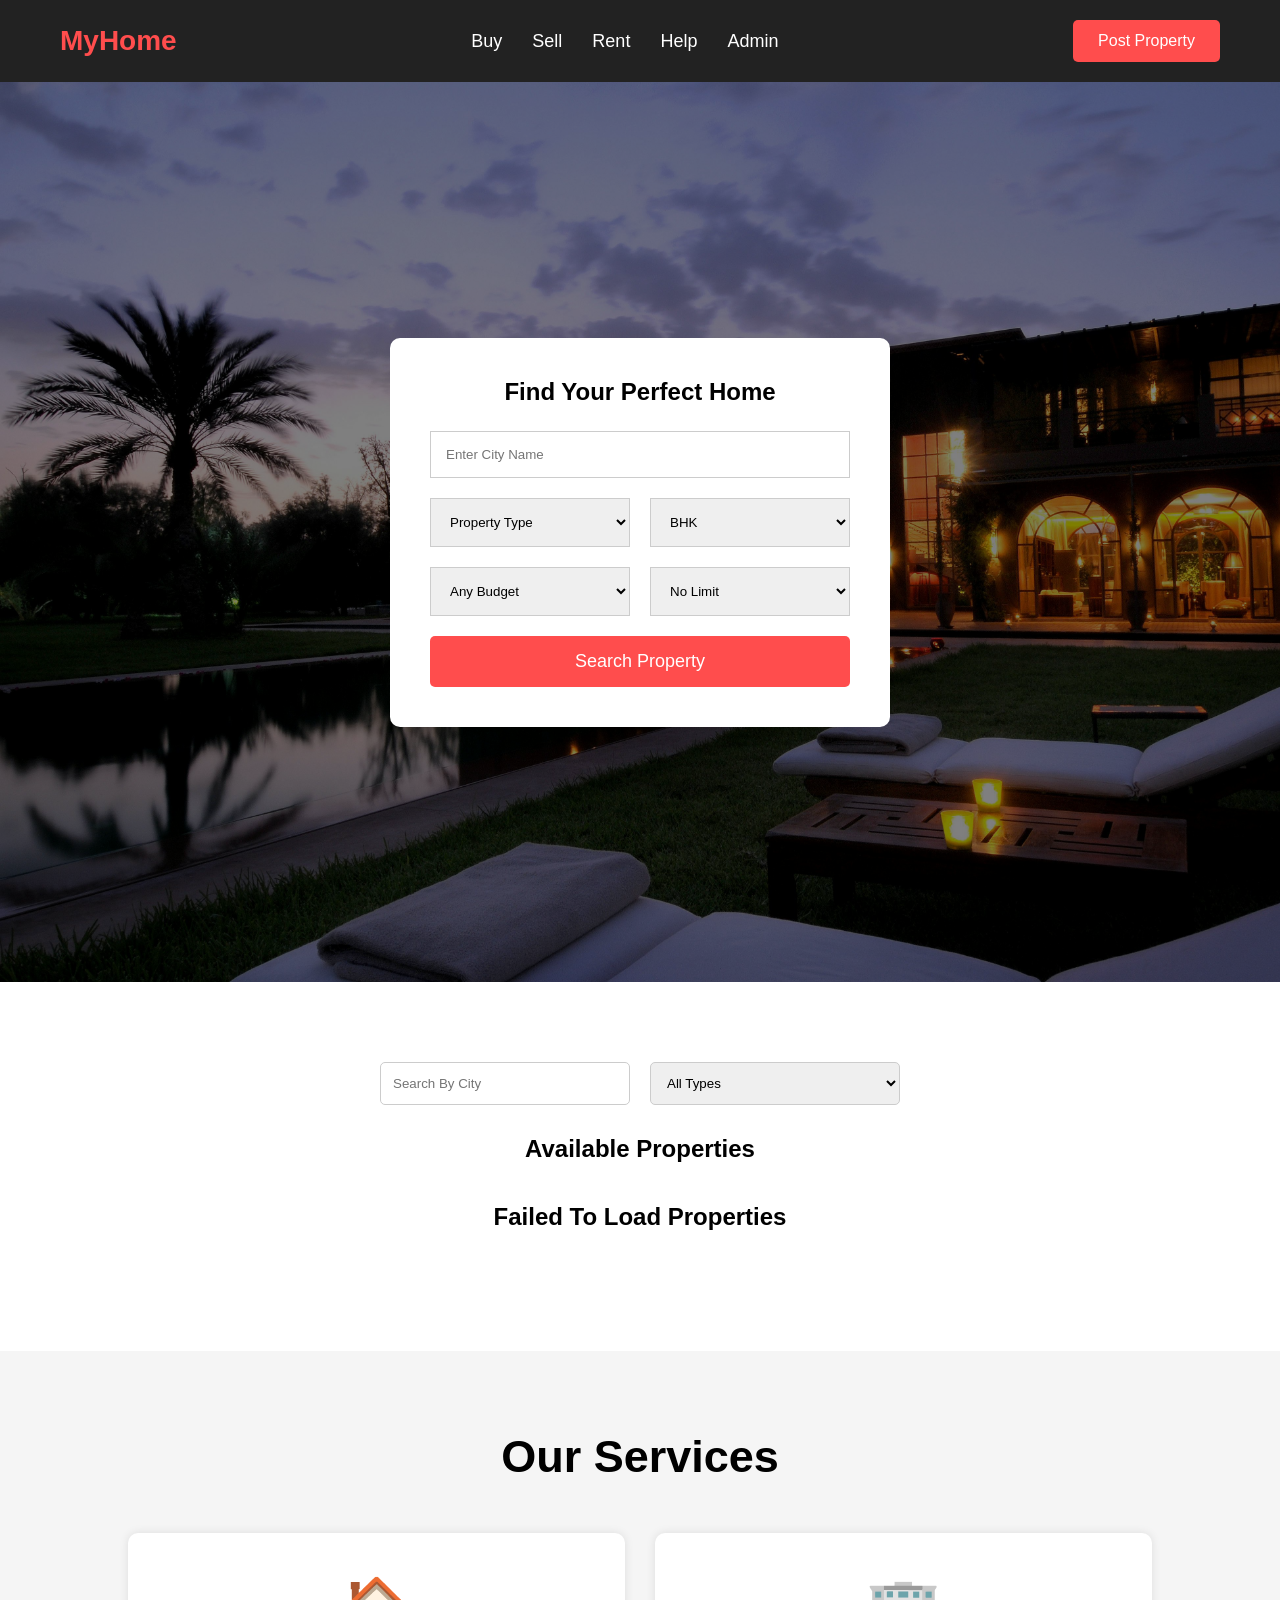
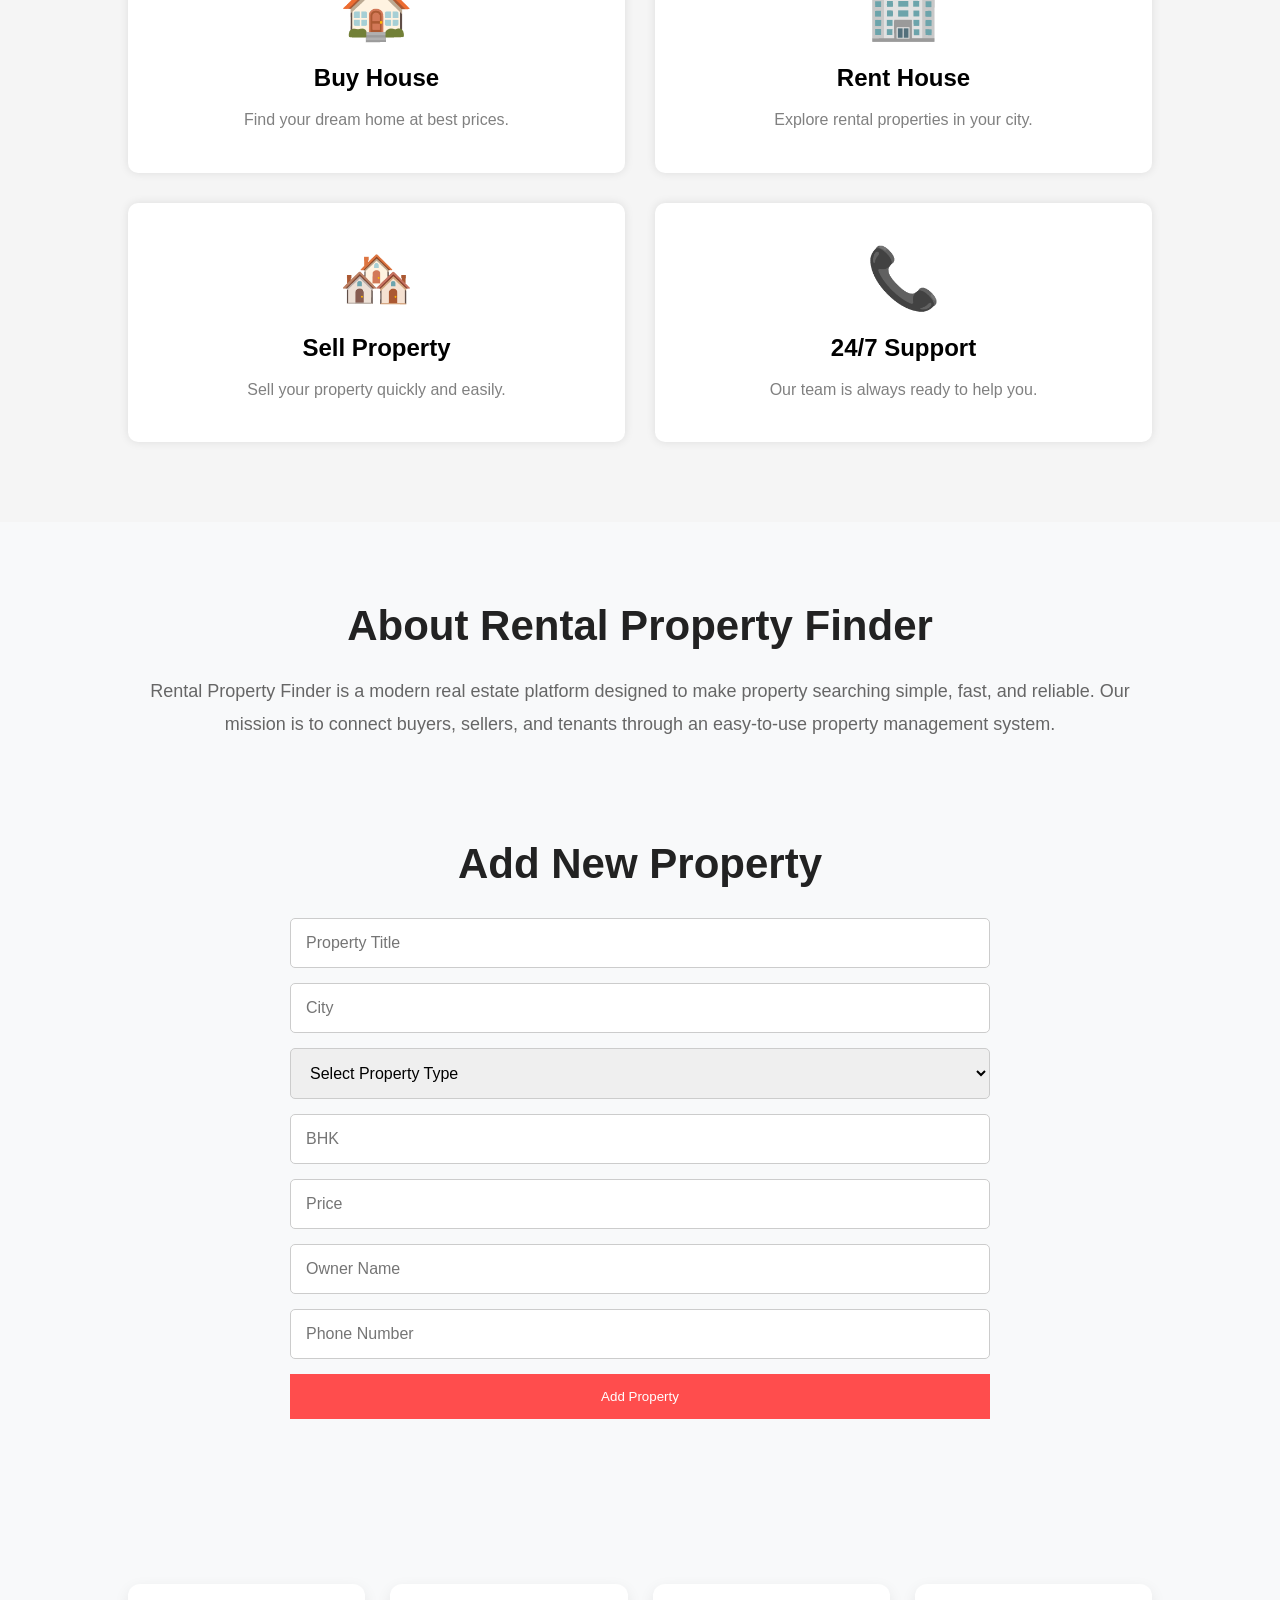
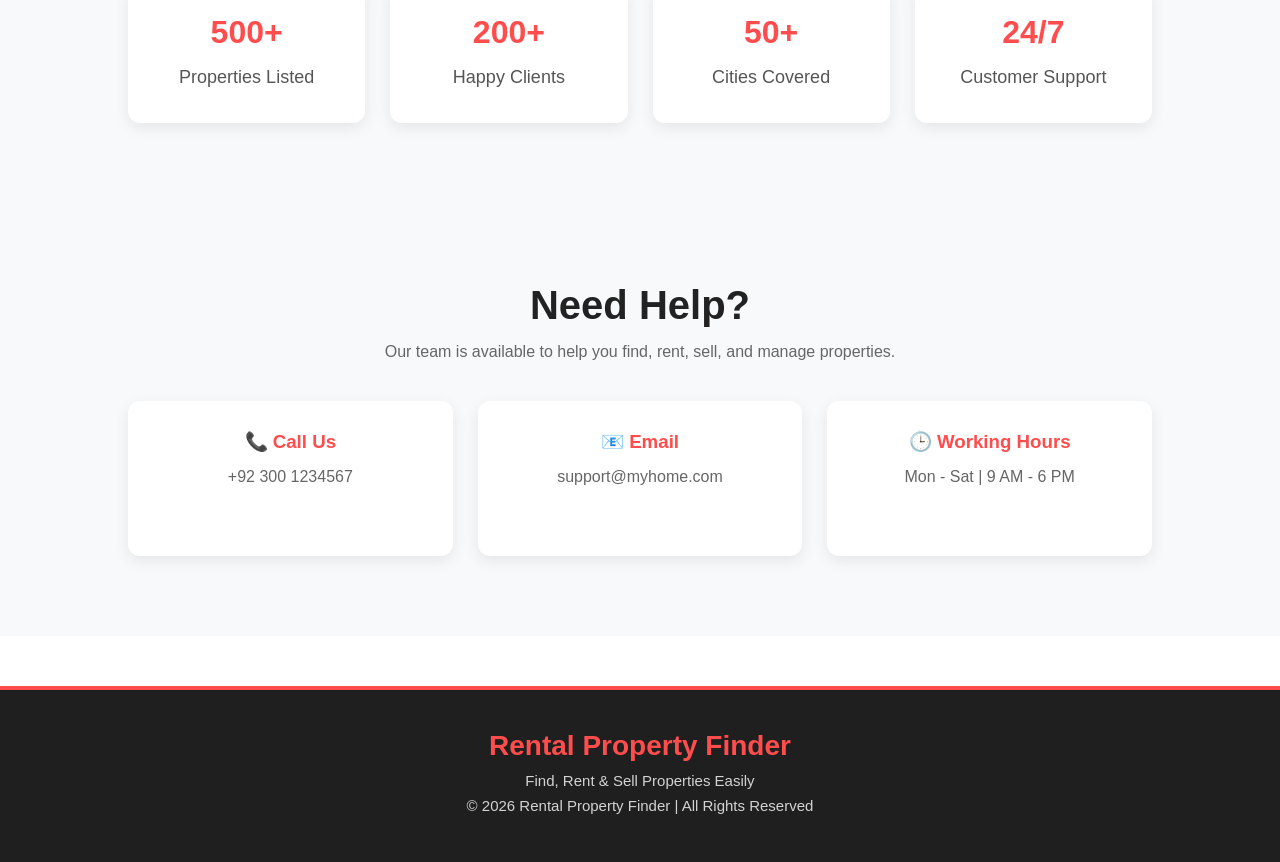
==== commit 345396f0: "Added some changes" ====
--- a/index.html
+++ b/index.html
@@ -86,20 +86,18 @@
 
                 <div class="form-group">
 
-                    <select>
+                    <select id="heroType">
 
                         <option>Property Type</option>
-
-                        <option>Flat</option>
-
                         <option>House</option>
-
                         <option>Apartment</option>
+                        <option>Room</option>
+                        <option>Villa</option>
 
                     </select>
 
 
-                    <select>
+                    <select id="heroBHK">
 
                         <option>BHK</option>
 
@@ -117,29 +115,35 @@
 
                 <div class="form-group">
 
-                    <select>
-
-                        <option>Minimum Budget</option>
-
-                        <option>$100</option>
-
-                        <option>$500</option>
-
-                        <option>$1000</option>
+                    <select id="heroMinBudget">
+                        <option value="">
+                            Any Budget</option>
+
+                        <option value="10000">10000</option>
+
+                        <option value="20000">20000</option>
+
+                        <option value="50000">50000</option>
+
+                        <option value="100000">100000</option>
+
+                        
 
                     </select>
 
 
 
-                    <select>
-
-                        <option>Maximum Budget</option>
-
-                        <option>$5000</option>
-
-                        <option>$10000</option>
-
-                        <option>$20000</option>
+                    <select id="heroMaxBudget">
+
+                        <option value="">No Limit</option>
+
+                        <option value="50000">50000</option>
+
+                        <option value="100000">100000</option>
+
+                        <option value="200000">200000</option>
+
+                        <option value="500000">500000</option>
 
                     </select>
 
@@ -181,8 +185,11 @@
             House
         </option>
 
-        <option value="Flat">
-            Flat
+        <option value="Room">
+            Room
+        </option>
+        <option value="Villa">
+            Villa
         </option>
 
     </select>
@@ -201,7 +208,6 @@
     </div>
 
 </section>
-
 
 
      
@@ -321,10 +327,29 @@
             id="city"
             placeholder="City">
 
-        <input
-            type="text"
-            id="type"
-            placeholder="Property Type">
+        <select id="type">
+
+    <option value="">
+        Select Property Type
+    </option>
+
+    <option value="House">
+        House
+    </option>
+
+    <option value="Apartment">
+        Apartment
+    </option>
+
+    <option value="Room">
+        Room
+    </option>
+
+    <option value="Villa">
+        Villa
+    </option>
+
+</select>
 
         <input
             type="text"
--- a/style.css
+++ b/style.css
@@ -96,7 +96,7 @@
 
     height:100vh;
 
-    background:url("https://picsum.photos/1600/900");
+    background:url("images/Villa.jpg");
 
     background-size:cover;
 
@@ -519,11 +519,21 @@
     gap:15px;
 }
 
-#propertyForm input{
+#propertyForm input,
+#propertyForm select{
+
+    width:100%;
+
     padding:15px;
+
     border:1px solid #ccc;
+
     border-radius:5px;
-}
+
+    font-size:16px;
+
+}
+
 
 #propertyForm button{
     padding:15px;
@@ -678,4 +688,4 @@
 
     }
 
-}+}
